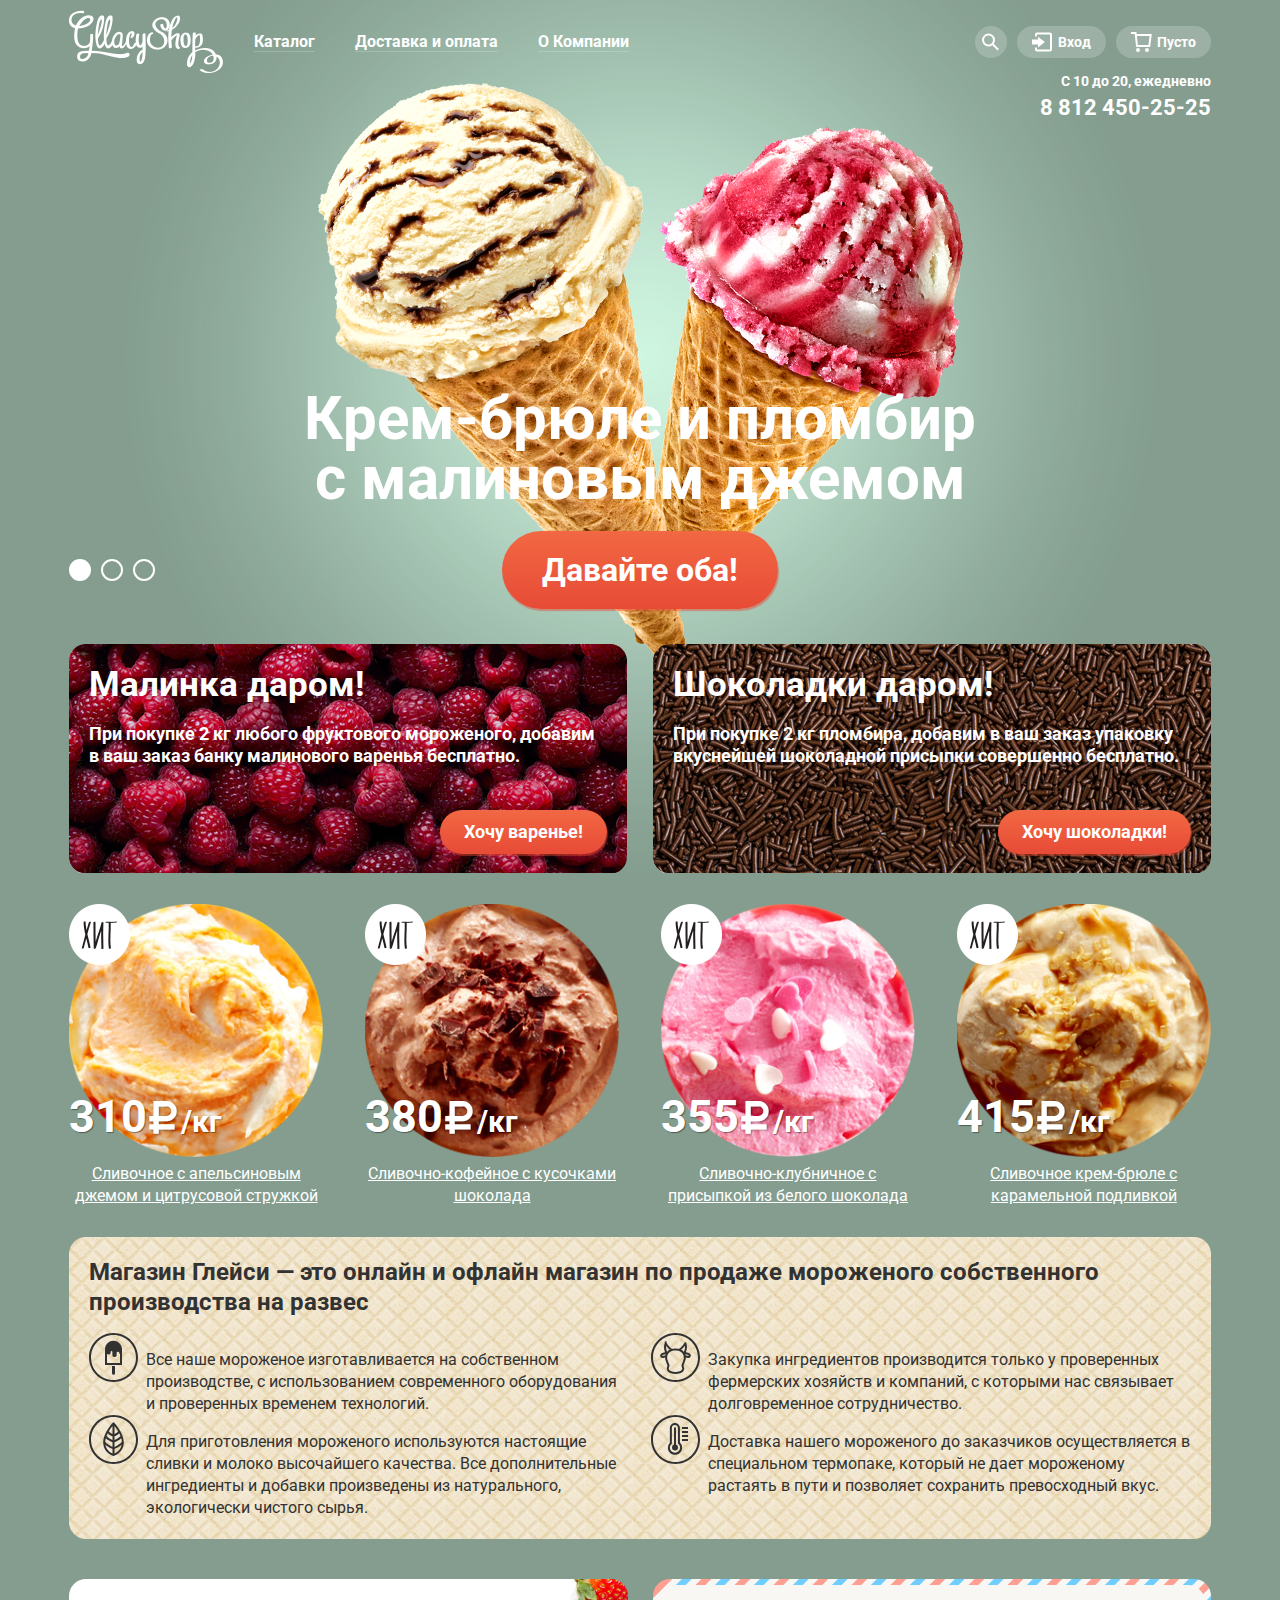
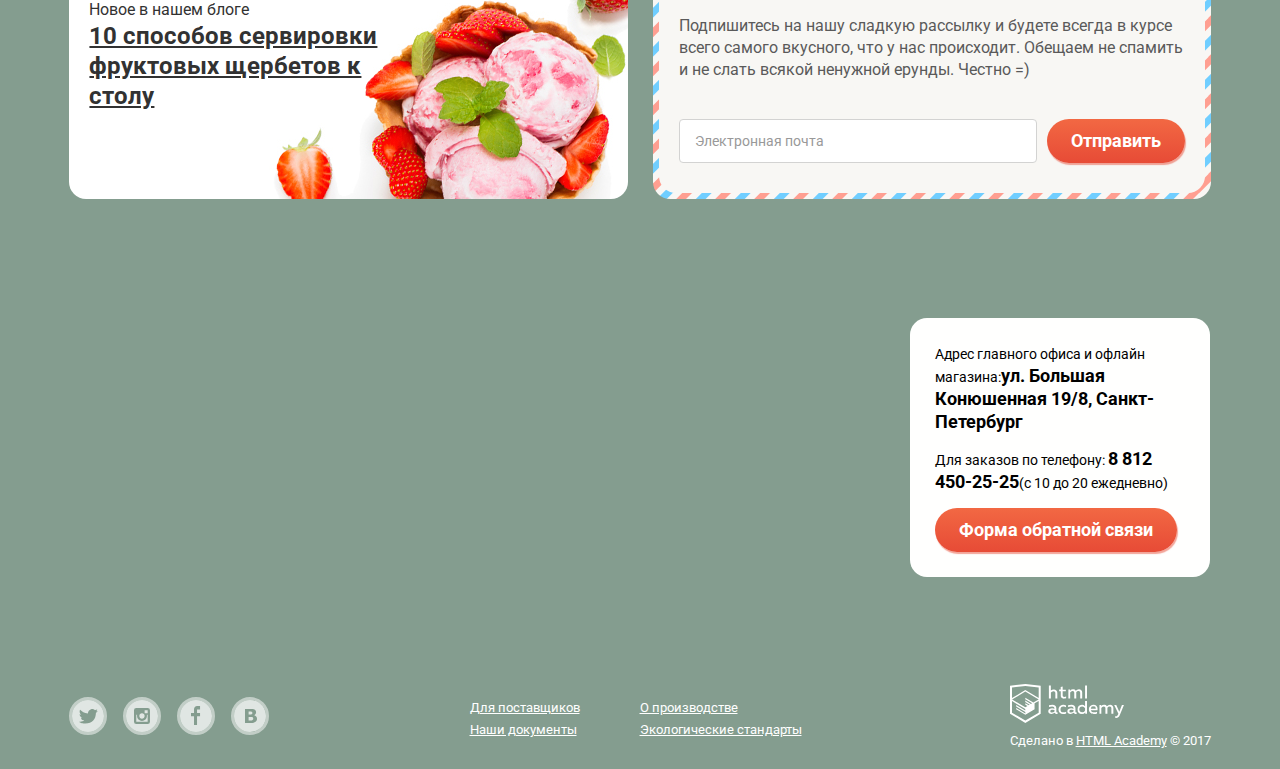
==== index.html @ c930a430 "Закочнила оформление главной страницы, начала оформление страницы каталога" ====
<!DOCTYPE html>
<html>
  <head>
    <meta charset="utf-8">
    <title>Gllacy Shop</title>
    <link href="https://fonts.googleapis.com/css?family=Roboto:300,400,500,700&amp;subset=cyrillic" rel="stylesheet">
    <link rel="stylesheet" href="css/base.css">
  </head>
  <body class="slide-1">
    <div class="centering">
      <header class="main-header">
        <img src="img/logo.png" alt="Логотип Gllacy Shop" width="154" height="64">
        <nav>
          <ul class="main-menu">
            <li>
              <a href="#">Каталог</a>
              <ul class="catalog">
                <li><a href="#">Новинки</a></li>
                <li><hr></li>
                <li><a href="#">Сливочное</a></li>
                <li><a href="#">Щербеты</a></li>
                <li><a href="#">Фруктовый лед</a></li>
                <li><a href="#">Мелорин</a></li>
              </ul>
            </li>
            <li>
              <a href="#">Доставка и оплата</a>
            </li>
            <li>
              <a href="#">О Компании</a>
            </li>
          </ul>
          <ul class="user-menu">
            <li class="search-icon">
              <a href="#"><p class="visually-hidden">Поиск</p>
                <svg xmlns="http://www.w3.org/2000/svg" xmlns:xlink="http://www.w3.org/1999/xlink" width="17" height="20" viewBox="0 0 17 17"><path fill="#fff" d="M16.958 15.527L11.75 10.32A6.455 6.455 0 0 0 13 6.5 6.5 6.5 0 1 0 6.5 13a6.465 6.465 0 0 0 3.839-1.263l5.205 5.204 1.414-1.414zM6.5 11C4.019 11 2 8.981 2 6.5S4.019 2 6.5 2 11 4.019 11 6.5 8.981 11 6.5 11z"/></svg>
              </a>
              <form class="main-form search-form" action="index.html" method="post">
                <input type="search" name="search" placeholder="Что ищем?" class="main-input">
              </form>
            </li>
            <li>
              <a href="#">
                <svg xmlns="http://www.w3.org/2000/svg" xmlns:xlink="http://www.w3.org/1999/xlink" width="21" height="20" viewBox="0 0 21 19"><g fill="#fff"><path d="M6 14.875L12.917 9.5 6 4.125v2.917H-.042v4.917H6z"/><path d="M18 0H5C3.9 0 3 .9 3 2v2h2V2h13v15H5v-2H3v2c0 1.1.9 2 2 2h13c1.1 0 2-.9 2-2V2c0-1.1-.9-2-2-2z"/></g></svg>
                Вход
              </a>
              <div class="main-form authorization">
                <form class="authorization-form" action="index.html" method="post">
                  <input type="email" name="email" placeholder="Электронная почта" class="main-input">
                  <input type="password" name="password" placeholder="Пароль" class="main-input">
                  <div class="authorization-form-button-container">
                    <input type="submit" name="submit" value="Войти" class="button button-medium">
                    <div class="authorization-form-links-container">
                      <a href="#">Забыли пароль?</a>
                      <a href="#">Новая регистрация</a>
                    </div>
                  </div>
                </form>
              </div>
            </li>
            <li>
              <a href="#"><p class="visually-hidden">Корзина</p>
                <svg xmlns="http://www.w3.org/2000/svg" width="21" height="20" viewBox="0 0 21 20"><g fill="#FFF"><path d="M5.657 2.031L5.422 0H0v2h3.64l1.5 13h13.988l1.699-12.969H5.657zM17.372 13H6.922L5.888 4.031h12.66L17.372 13z"/><circle cx="6.984" cy="18" r="2"/><circle cx="15.984" cy="18" r="2"/></g></svg>
                Пусто
              </a>
            </li>
          </ul>
        </nav>
        <div class="main-block">
          <p>С 10 до 20, ежедневно</p>
          <p>8 812 450-25-25</p>
        </div>
      </header>
    </div>
    <main>
      <div class="centering">
        <div class="main-slider">
          <div class="slide-1">
            <p class="slider-text">Крем-брюле и пломбир с малиновым джемом</p>
            <div class="text-center">
              <a href="#" class="button button-big">Давайте оба!</a>
            </div>
          </div>
          <div class="slide-2" style="display: none">
            <p class="slider-text">Шоколадный пломбир и лимонный сорбет</p>
            <div class="text-center">
              <a href="#" class="button button-big">Давайте оба!</a>
            </div>
          </div>
          <div class="slide-3" style="display: none">
            <p class="slider-text">Пломбир с помадкой и клубничный щербет</p>
            <div class="text-center">
              <a href="#" class="button button-big">Давайте оба!</a>
            </div>
          </div>
          <div class="slide-buttons">
            <button type="button" name="button" class="button-slide active"></button>
            <button type="button" name="button" class="button-slide"></button>
            <button type="button" name="button" class="button-slide"></button>
          </div>
        </div>
        <div class="shares">
          <div class="shares-item shares-one">
            <h2>Малинка даром!</h2>
            <p>При покупке 2 кг любого фруктового мороженого, добавим в ваш заказ банку малинового варенья бесплатно.</p>
            <button type="button" name="button-want-raspberries" class="button button-medium">Хочу варенье!</button>
          </div>
          <div class="shares-item shares-two">
            <h2>Шоколадки даром!</h2>
            <p>При покупке 2 кг пломбира, добавим в ваш заказ упаковку вкуснейшей шоколадной присыпки совершенно бесплатно.</p>
            <button type="button" name="button-want-chocolate" class="button button-medium">Хочу шоколадки!</button>
          </div>
        </div>
        <section class="products-list">
          <ul>
            <li>
              <img class="hit" src="img/hit-label.png">
              <img src="img/icecream-1.png" alt="Мороженое сливочное с апельсиновым джемом и цитрусовой стружкой">
              <span>310</span>
              <a href="#">Сливочное с апельсиновым джемом и цитрусовой стружкой</a>
            </li>
            <li>
              <img class="hit" src="img/hit-label.png">
              <img src="img/icecream-2.png" alt="Мороженое сливочно-кофейное с кусочками шоколада">
              <span>380</span>
              <a href="#">Сливочно-кофейное с кусочками шоколада</a>
            </li>
            <li>
              <img class="hit" src="img/hit-label.png">
              <img src="img/icecream-3.png" alt="Мороженое сливочно-клубничное с присыпкой из белого шоколада">
              <span>355</span>
              <a href="#">Сливочно-клубничное с присыпкой из белого шоколада</a>
            </li>
            <li>
              <img class="hit" src="img/hit-label.png">
              <img src="img/icecream-4.png" alt="Мороженое сливочное крем-брюле с карамельной подливкой">
              <span>415</span>
              <a href="#">Сливочное крем-брюле с карамельной подливкой</a>
            </li>
          </ul>
        </section>
        <section class="main-info">
          <h3>Магазин Глейси — это онлайн и офлайн магазин по продаже мороженого собственного производства на развес</h3>
          <ul>
            <li>
              <svg xmlns="http://www.w3.org/2000/svg" width="49" height="49" viewBox="0 0 49 49"><g fill="#323232"><path d="M24.5 0C10.969 0 0 10.969 0 24.5S10.969 49 24.5 49 49 38.031 49 24.5 38.031 0 24.5 0zm0 47C12.093 47 2 36.906 2 24.5 2 12.093 12.093 2 24.5 2 36.906 2 47 12.093 47 24.5 47 36.906 36.906 47 24.5 47z"/><path d="M24.5 7.625c-4.355 0-7.94 3.278-8.436 7.5H16v16.917h17V15.125h-.063c-.497-4.222-4.082-7.5-8.437-7.5zM31 30.042H18v-9.257c.275.337.705.631 1.542.631 1.292 0 2.125-.713 2.125-1.625v-.875a.854.854 0 1 1 1.708 0c0 .009-.005.017-.005.025 0 .007.005.01.005.017v3.292s-.031 1.833 2.125 1.833c2.109 0 2.125-1.75 2.125-1.75v-2.25h.001l-.001-.005a1.344 1.344 0 0 1 2.688 0c0 .031.021.088.021.088s.034.609.667.894v8.982zM23 40.125a1.5 1.5 0 1 0 3 0V33h-3v7.125z"/></g></svg>
              <p>Все наше мороженое изготавливается на собственном производстве, с использованием современного оборудования и проверенных временем технологий.</p>
            </li>
            <li>
              <svg xmlns="http://www.w3.org/2000/svg" width="49" height="49" viewBox="0 0 49 49"><g fill="#323232"><path d="M24.5 0C10.969 0 0 10.969 0 24.5S10.969 49 24.5 49 49 38.031 49 24.5 38.031 0 24.5 0zm0 47C12.093 47 2 36.906 2 24.5 2 12.093 12.093 2 24.5 2 36.906 2 47 12.093 47 24.5 47 36.906 36.906 47 24.5 47z"/><path d="M34.811 19.342c.86-1.711 1.88-4.987.433-9.482a1 1 0 0 0-1.825-.182c-1.271 2.268-4.038 5.927-6.047 6.094-.03.002-.054.019-.083.024A16.242 16.242 0 0 0 24.5 15.5c-.103 0-1.311.009-2.801.292-.025-.004-.045-.019-.071-.021-2.004-.167-4.773-3.827-6.048-6.095a1 1 0 1 0-1.824.183c-1.448 4.494-.427 7.771.433 9.482-1.744.22-3.954.777-4.757 2.188-.388.682-.38 1.464.024 2.201.514.939 1.399 1.245 2.334 1.245.816 0 1.668-.233 2.349-.482-.004.54.026 1.08.129 1.612.288 1.496 1.131 3.636 1.748 5.197.188.479.396 1.004.509 1.324-.235.614-.672 1.812-.766 2.484-.112.801.114 2.147 1.121 3.306 1.443 1.659 4.006 2.5 7.619 2.5 3.612 0 6.176-.841 7.619-2.5 1.007-1.158 1.233-2.505 1.121-3.306-.094-.673-.53-1.87-.767-2.484.114-.319.32-.843.509-1.32.617-1.563 1.462-3.704 1.75-5.201a8.483 8.483 0 0 0 .135-1.61c.679.248 1.528.48 2.342.48.936 0 1.82-.306 2.334-1.245.404-.737.412-1.519.024-2.201-.801-1.41-3.011-1.967-4.755-2.187zm-.953-6.634c.428 3.06-.477 5.157-1.031 6.112a9.905 9.905 0 0 0-.798-.872c-.544-.526-1.199-.934-1.891-1.258 1.483-1.051 2.801-2.673 3.72-3.982zm-18.716.002c.916 1.304 2.229 2.919 3.706 3.97-.701.329-1.359.744-1.892 1.283-.276.279-.533.57-.771.872-.549-.943-1.468-3.054-1.043-6.125zM11.21 22.77c-.089-.163-.063-.21-.04-.25.223-.391 1.387-1.006 3.609-1.233-.116.29-.217.582-.302.878-1.265.673-2.998 1.091-3.267.605zm21.558 2.959c-.252 1.313-1.058 3.354-1.646 4.844-.398 1.01-.609 1.552-.683 1.877l-.066.302.114.287c.283.71.711 1.908.772 2.351.001.009.096.858-.649 1.716-.72.826-2.363 1.812-6.11 1.812-3.747 0-5.391-.986-6.11-1.812-.746-.857-.651-1.707-.65-1.716.062-.441.489-1.641.772-2.352l.114-.286-.066-.302c-.072-.326-.284-.869-.683-1.881-.587-1.489-1.392-3.528-1.645-4.841-.422-2.198.379-4.575 2.145-6.358 1.513-1.528 4.933-1.868 6.123-1.871 1.166 0 4.539.339 6.139 1.886 2.081 2.014 2.465 4.597 2.129 6.344zm5.021-2.959c-.263.479-1.974.07-3.238-.592a9.437 9.437 0 0 0-.297-.888c2.198.23 3.354.84 3.575 1.229.024.041.05.087-.04.251z"/></g></svg>
              <p>Закупка ингредиентов  производится только у проверенных фермерских хозяйств и компаний, с которыми нас связывает долговременное сотрудничество.</p>
            </li>
            <li>
              <svg xmlns="http://www.w3.org/2000/svg" width="49" height="49" viewBox="0 0 49 49"><g fill="#323232"><path d="M24.5 0C10.969 0 0 10.969 0 24.5S10.969 49 24.5 49 49 38.031 49 24.5 38.031 0 24.5 0zm0 47C12.093 47 2 36.906 2 24.5 2 12.093 12.093 2 24.5 2 36.906 2 47 12.093 47 24.5 47 36.906 36.906 47 24.5 47z"/><path d="M34.807 26.756c-.45-9.493-9.197-18.693-9.586-19.097-.015-.015-.033-.023-.048-.037a.942.942 0 0 0-.118-.09.945.945 0 0 0-.13-.077c-.018-.009-.032-.022-.051-.03-.027-.011-.056-.011-.083-.02a.898.898 0 0 0-.297-.044c-.045 0-.089.002-.134.008a.957.957 0 0 0-.158.038c-.025.008-.052.008-.076.018-.018.007-.031.021-.049.029a.896.896 0 0 0-.133.079.95.95 0 0 0-.118.091c-.015.013-.033.021-.046.036-.389.404-9.14 9.608-9.587 19.105-.008.067-.017.133-.011.202-.013.363-.017.727-.003 1.091.369 10.256 9.978 12.82 10.075 12.845a.995.995 0 0 0 .494 0c.097-.024 9.706-2.589 10.074-12.845.013-.363.009-.727-.003-1.089.006-.073-.004-.142-.012-.213zM16.783 23.25c2.219 2.058 5.368 3.521 6.717 4.091v4.552c-2.448-1.196-6.219-3.341-7.302-5.228a17.06 17.06 0 0 1 .585-3.415zm2.024-5.096c1.513 1.688 3.602 2.646 4.693 3.059v3.94c-1.654-.76-4.424-2.216-6.016-4.043a29.164 29.164 0 0 1 1.323-2.956zm12.711 2.954c-1.59 1.824-4.362 3.283-6.018 4.044v-3.939c1.092-.413 3.183-1.372 4.695-3.062.489.949.935 1.94 1.323 2.957zM25.5 19.047v-8.008a45.239 45.239 0 0 1 3.651 5.229c-.953 1.374-2.536 2.276-3.651 2.779zm0 12.846v-4.552c1.35-.569 4.499-2.034 6.719-4.092.305 1.128.515 2.273.584 3.417-1.083 1.883-4.855 4.029-7.303 5.227zm-2-12.843c-1.113-.5-2.694-1.399-3.649-2.779a45.379 45.379 0 0 1 3.649-5.229v8.008zm-7.117 10.775c2.328 1.983 5.69 3.629 7.117 4.281v4.403c-2.092-.904-6.162-3.331-7.117-8.684zm9.117 8.696v-4.415c1.428-.653 4.792-2.3 7.121-4.284-.95 5.411-5.02 7.813-7.121 8.699z"/></g></svg>
              <p>Для приготовления мороженого используются настоящие сливки и молоко высочайшего качества. Все дополнительные ингредиенты и добавки произведены из натурального, экологически чистого сырья.</p>
            </li>
            <li>
              <svg xmlns="http://www.w3.org/2000/svg" width="49" height="49" viewBox="0 0 49 49"><g fill="#323232"><path d="M24.5 0C10.969 0 0 10.969 0 24.5S10.969 49 24.5 49 49 38.031 49 24.5 38.031 0 24.5 0zm0 47C12.093 47 2 36.906 2 24.5 2 12.093 12.093 2 24.5 2 36.906 2 47 12.093 47 24.5 47 36.906 36.906 47 24.5 47z"/><path d="M28.938 13.125c0-2.774-2.257-5.031-5.031-5.031s-5.031 2.257-5.031 5.031v14.64a7.042 7.042 0 0 0-2 4.923c0 3.929 3.196 7.125 7.125 7.125s7.125-3.196 7.125-7.125a7.127 7.127 0 0 0-2.188-5.126V13.125zm.187 19.563a5.126 5.126 0 0 1-10.25 0c0-1.647.792-3.098 2-4.035V13.125a3.031 3.031 0 1 1 6.062 0v15.372a5.114 5.114 0 0 1 2.188 4.191z"/><path d="M25 29.559V13.188a1 1 0 1 0-2 0v16.371a2.99 2.99 0 0 0-2 2.816 3 3 0 1 0 6 0 2.99 2.99 0 0 0-2-2.816zM31 12h6v2h-6zM31 16h6v2h-6zM31 20h6v2h-6zM31 24h6v2h-6z"/></g></svg>
              <p>Доставка нашего мороженого до заказчиков осуществляется в специальном термопаке, который не дает мороженому растаять в пути и позволяет сохранить превосходный вкус.</p>
            </li>
          </ul>
        </section>
        <div class="main-other">
          <div class="main-blog">
            <span>Новое в нашем блоге</span>
            <h3><a href="#">10 способов сервировки фруктовых щербетов к столу</a></h3>
          </div>
          <div class="main-spam">
            <div class="main-spam-inner">
              <p>Подпишитесь на нашу сладкую рассылку и будете всегда в курсе всего самого вкусного, что у нас происходит. Обещаем не спамить и не слать всякой ненужной ерунды. Честно =) </p>
              <form action="index.html" method="post">
                <input type="text" name="email-spam" placeholder="Электронная почта" class="main-input">
                <input type="submit" name="button-spam" value="Отправить" class="button button-medium">
              </form>
            </div>
          </div>
        </div>
      </div>
      <div class="main-map">
        <!-- <img src="img/main-map.jpg" alt="Адрес магазина Gllacy Shop на карте"> -->
        <iframe src="https://www.google.com/maps/embed?pb=!1m16!1m12!1m3!1d1998.6078734770615!2d30.320442216394238!3d59.93864868187614!2m3!1f0!2f0!3f0!3m2!1i1024!2i768!4f13.1!2m1!1z0YPQuy4g0JHQvtC70YzRiNCw0Y8g0JrQvtC90Y7RiNC10L3QvdCw0Y8gMTkvOCwg0KHQsNC90LrRgi3Qn9C10YLQtdGA0LHRg9GA0LM!5e0!3m2!1sru!2sru!4v1506967658406" width="100%" height="430" frameborder="0" style="border:0" allowfullscreen>
        </iframe>
        <div class="centering">
          <div class="address">
            <p>Адрес главного офиса и офлайн магазина:<b>ул. Большая Конюшенная 19/8, Санкт-Петербург</b></p>
            <p>Для заказов по телефону: <b>8 812 450-25-25</b>(с 10 до 20 ежедневно)</p>
            <button type="button" name="button-form" class="button button-medium">Форма обратной связи</button>
          </div>
        </div>
      </div>
    </main>
    <div class="centering">
      <footer class="main-footer">
        <ul class="social-icons">
          <li>
            <a href="twitter.com">
              <svg xmlns="http://www.w3.org/2000/svg" width="32" height="32" viewBox="0 0 32 32">
                <g fill="#FFF">
                  <path d="M16 0C7.164 0 0 7.164 0 16c0 8.837 7.164 16 16 16 8.837 0 16-7.163 16-16 0-8.836-7.163-16-16-16zm7.944 12.809c-.251 6.516-3.463 10.832-10.992 10.702h-.486c-.447 0-4.543-.443-5.344-1.823 2.479.19 4.247-.406 5.12-1.136-1.048-.289-2.923-.461-3.251-2.848.384.104.618.221 1.299.113-1.307-.824-2.758-1.519-2.679-3.643.311.317 1.164.518 1.46.457-.768-.233-2.149-3.244-.974-4.781 1.984 1.79 4.075 3.482 7.804 3.643.227-2.214 1.24-3.699 3.168-4.325 1.84-.479 3.255.26 3.901 1.138.737-.224 1.453-.466 2.193-.685-.004.833-.569 1.463-.935 1.709.747.165 1.423-.475 1.423-.475-.184.963-1.094 1.725-1.707 1.954z"/>
                </g>
              </svg>
            </a>
          </li>
          <li>
            <a href="instagram.com">
              <svg xmlns="http://www.w3.org/2000/svg" width="32" height="32" viewBox="0 0 32 32">
                <g fill="#FFF">
                  <path d="M20.916 16a4.938 4.938 0 1 1-9.877 0c0-.394.051-.773.138-1.14h-.897v6.838h11.396V14.86h-.897c.086.367.137.746.137 1.14z"/><path d="M15.978 18.659c1.466 0 2.659-1.193 2.659-2.659s-1.193-2.659-2.659-2.659c-1.466 0-2.659 1.193-2.659 2.659s1.192 2.659 2.659 2.659zM18.637 10.302h3.039v3.039h-3.039z"/><path d="M16 0C7.164 0 0 7.164 0 16c0 8.837 7.164 16 16 16 8.837 0 16-7.163 16-16 0-8.836-7.163-16-16-16zm7.955 21.698a2.285 2.285 0 0 1-2.279 2.279H10.279A2.285 2.285 0 0 1 8 21.698V10.302a2.286 2.286 0 0 1 2.279-2.279h11.396a2.286 2.286 0 0 1 2.279 2.279v11.396z"/>
                </g>
              </svg>
            </a>
          </li>
          <li>
            <a href="facebook.com">
              <svg xmlns="http://www.w3.org/2000/svg" width="32" height="32" viewBox="0 0 32 32">
                <g fill="#FFF">
                  <path d="M16 0C7.164 0 0 7.163 0 16s7.164 16 16 16c8.837 0 16-7.164 16-16S24.837 0 16 0zm4.062 9.455h-3.021v3.444h3.021v3.445h-3.021v8.61H14.02v-8.61H11v-3.445h3.021V9.455c0-1.902 1.353-3.445 3.021-3.445h3.021v3.445z"/>
                </g>
              </svg>
            </a>
          </li>
          <li>
            <a href="vk.com">
              <svg xmlns="http://www.w3.org/2000/svg" width="32" height="32" viewBox="0 0 32 32">
                <g fill="#FFF">
                  <path d="M16.637 14.495c.402-.019.719-.082.951-.188.326-.145.54-.33.641-.559.101-.229.15-.496.15-.797 0-.232-.058-.465-.174-.697-.116-.232-.322-.405-.617-.517-.264-.1-.592-.155-.984-.165a76.242 76.242 0 0 0-1.652-.014h-.339v2.965h.565c.571 0 1.057-.009 1.459-.028zM18.118 17.084c-.282-.081-.672-.125-1.166-.132a127.97 127.97 0 0 0-1.55-.009h-.79v3.493h.264c1.014 0 1.74-.003 2.18-.009a3.2 3.2 0 0 0 1.212-.245c.377-.157.633-.364.774-.625s.214-.562.214-.9c0-.446-.088-.788-.261-1.03-.17-.241-.464-.423-.877-.543z"/><path d="M16 0C7.164 0 0 7.164 0 16c0 8.837 7.164 16 16 16 8.837 0 16-7.163 16-16 0-8.836-7.163-16-16-16zm6.602 20.531a3.73 3.73 0 0 1-1.124 1.327c-.552.415-1.161.71-1.823.886s-1.501.264-2.519.264h-6.121V8.987h5.443c1.13 0 1.957.038 2.48.113a5.126 5.126 0 0 1 1.561.5c.533.27.929.632 1.189 1.087.26.455.392.975.392 1.558 0 .678-.179 1.278-.536 1.795-.358.518-.863.92-1.517 1.208v.075c.917.182 1.642.559 2.179 1.13.537.571.807 1.325.807 2.261 0 .678-.138 1.283-.411 1.817z"/>
                </g>
              </svg>
            </a>
          </li>
        </ul>
        <ul class="documents">
          <li><a href="#">Для поставщиков</a></li>
          <li><a href="#">О производстве</a></li>
          <li><a href="#">Наши документы</a></li>
          <li><a href="#">Экологические стандарты</a></li>
        </ul>
        <div class="html-academy">
          <a href="https://htmlacademy.ru/intensive/htmlcss">
            <svg id="Layer_1" data-name="Layer 1" xmlns="http://www.w3.org/2000/svg" width="114" height="39" viewBox="0 0 108.08 36.85"><path d="M44.61,26.88a2,2,0,0,0,.55-0.1v1.33a3.25,3.25,0,0,1-1.18.21,1.67,1.67,0,0,1-1.67-1,4.84,4.84,0,0,1-3.14,1.08c-1.51,0-2.91-.83-2.91-2.55,0-2.13,2-2.79,3.71-2.79a11.08,11.08,0,0,1,2.17.25v-0.3c0-1-.76-1.77-2.19-1.77a7.42,7.42,0,0,0-3,.64v-1.7a10.21,10.21,0,0,1,3.19-.55c2.36,0,3.81,1.12,3.81,3.65v3a0.54,0.54,0,0,0,.49.59h0.17Zm-6.44-1.13A1.35,1.35,0,0,0,39.63,27h0.11a3.39,3.39,0,0,0,2.41-1V24.58a9.72,9.72,0,0,0-1.81-.21c-1,0-2.16.33-2.16,1.38h0Zm12.36-6.11a5,5,0,0,1,2.57.64V22a4.08,4.08,0,0,0-2.3-.7,2.75,2.75,0,1,0,0,5.49,5,5,0,0,0,2.43-.64v1.71a6.27,6.27,0,0,1-2.76.57A4.21,4.21,0,0,1,46,24.51q0-.21,0-0.41a4.32,4.32,0,0,1,4.18-4.46h0.38Zm12.17,7.24a2,2,0,0,0,.55-0.1v1.33a3.25,3.25,0,0,1-1.18.21,1.67,1.67,0,0,1-1.67-1,4.84,4.84,0,0,1-3.14,1.08c-1.51,0-2.91-.83-2.91-2.55,0-2.13,2-2.79,3.71-2.79a11.08,11.08,0,0,1,2.17.25v-0.3c0-1-.76-1.77-2.19-1.77a7.42,7.42,0,0,0-3,.64v-1.7a10.21,10.21,0,0,1,3.19-.55c2.36,0,3.81,1.12,3.81,3.65v3a0.54,0.54,0,0,0,.49.59h0.17Zm-6.44-1.13A1.35,1.35,0,0,0,57.73,27h0.11a3.39,3.39,0,0,0,2.41-1V24.58a9.72,9.72,0,0,0-1.81-.21c-1.06,0-2.16.33-2.16,1.38h0ZM73,16V28.2H71.35V26.88a3.88,3.88,0,0,1-3.19,1.54,4.4,4.4,0,0,1,0-8.78,3.81,3.81,0,0,1,3,1.3V16H73Zm-4.53,5.22a2.76,2.76,0,1,0,0,5.52A2.86,2.86,0,0,0,71.15,25V23A2.91,2.91,0,0,0,68.49,21.27ZM79,19.64c3.31,0,4.46,2.68,3.92,5.09H76.7c0.21,1.5,1.67,2.11,3.19,2.11a6.11,6.11,0,0,0,2.64-.59v1.6a7.14,7.14,0,0,1-3,.57C77,28.42,74.78,27,74.78,24a4.18,4.18,0,0,1,4-4.39H79Zm0.09,1.54a2.28,2.28,0,0,0-2.44,2.1v0.06H81.3A2,2,0,0,0,79.13,21.18Zm5.73,7V19.87h1.65v1a3.81,3.81,0,0,1,2.78-1.27A2.86,2.86,0,0,1,91.89,21a4.12,4.12,0,0,1,2.91-1.33A3.06,3.06,0,0,1,98,23V28.2h-1.9V23.05a1.59,1.59,0,0,0-1.42-1.75H94.42a2.8,2.8,0,0,0-2.07,1.12V28.2h-1.9V23.05A1.59,1.59,0,0,0,89,21.31H88.8a3,3,0,0,0-2.21,1.29v5.63H84.86Zm21.31-8.33h1.9l-3.91,9.46c-0.9,2.17-2.09,2.86-3.35,2.86a4.76,4.76,0,0,1-1.1-.14V30.46a2.86,2.86,0,0,0,.85.12c0.9,0,1.58-.64,2.07-1.9l0.17-.42-4-8.4h2l2.86,6.29ZM38.73,1.46V6.22a3.81,3.81,0,0,1,2.7-1.14,3.25,3.25,0,0,1,3.44,3.4v5.15H43V8.72a1.81,1.81,0,0,0-1.61-2h-0.3a2.93,2.93,0,0,0-2.32,1.39v5.52h-1.9V1.46h1.9ZM49.94,2.31v3h3V6.91h-3v3.81c0,1.1.5,1.46,1.58,1.46a4.49,4.49,0,0,0,1.69-.33v1.6A6.8,6.8,0,0,1,51,13.8a2.55,2.55,0,0,1-2.86-2.74V6.89H46.58V5.26h1.5V2.74Zm5.4,11.31V5.28H57v1A3.81,3.81,0,0,1,59.77,5a2.86,2.86,0,0,1,2.6,1.33A4.12,4.12,0,0,1,65.28,5,3.06,3.06,0,0,1,68.44,8.4v5.21h-1.9V8.46a1.59,1.59,0,0,0-1.42-1.75H64.89a2.8,2.8,0,0,0-2.07,1.12v5.78h-1.9V8.46A1.59,1.59,0,0,0,59.5,6.71H59.27A3,3,0,0,0,57.06,8v5.63H55.34ZM71.17,1.45H73V13.6H71.17V1.45ZM14.71,0H14.55L0,1.54V28.21l14.55,8.66,14.55-8.66V1.54Zm12.5,27.1L14.55,34.64,1.9,27.12V16.18l12.59,7.5V25L5.86,19.9v1.31l8.68,5.21v1.39L5.87,22.65V24l8.68,5.21,8.75-5.24V18.31L27.2,16V27.12Zm0-12.53-3.48,2-1.6,1L14.51,13v1.31L21,18.23H21l-0.14.09-1,.54-5.37-3.2V17l4.24,2.52-1,.67-3.2-1.9v1.31l2.1,1.24L14.5,22.1,2,14.65,14.51,7.11Zm0-1.32L14.49,5.76,1.91,13.25v-10L14.56,1.92,27.21,3.25v10h0Z" transform="translate(0 -0.02)" fill="#fff"/></svg>
          </a>
          <span>Сделано в <a href="https://htmlacademy.ru/">HTML Academy</a> © 2017</span>
        </div>
      </div>
    </footer>
    <form class="main-modal main-form" action="index.html" method="post">
      <p>Мы обязательно вам ответим!</p>
      <input type="text" name="name" placeholder="Как вас зовут?" class="main-input">
      <input type="text" name="email" placeholder="Ваша почта для ответа?" class="main-input">
      <textarea placeholder="Напишите что-нибудь..." class="main-input"></textarea>
      <div class="text-right">
        <input type="submit" name="submit" value="Отправить" class="button button-medium">
      </div>
    </form>
  </body>
</html>
---- css/base.css ----
@charset "UTF-8";
.button {
  color: #ffffff;
  background: #f26843;
  background: -moz-linear-gradient(top, #f26843 0%, #e74b36 100%);
  background: -webkit-linear-gradient(top, #f26843 0%, #e74b36 100%);
  background: linear-gradient(to bottom, #f26843 0%, #e74b36 100%);
  font-family: "Roboto", sans-serif;
  border: none;
  text-decoration: none;
  box-shadow: 1px 2px 1px 0 rgba(231, 75, 54, 0.5);
  font-weight: bold;
  cursor: pointer; }
  .button:hover {
    background: #f58669;
    background: -moz-linear-gradient(top, #f58669 0%, #ec6f5e 100%);
    background: -webkit-linear-gradient(top, #f58669 0%, #ec6f5e 100%);
    background: linear-gradient(to bottom, #f58669 0%, #ec6f5e 100%);
    box-shadow: 1px 2px 1px 0 rgba(172, 16, 0, 0.8); }
  .button:active {
    background: #f26843;
    background: -moz-linear-gradient(top, #e74b36 0%, #f26843 100%);
    background: -webkit-linear-gradient(top, #e74b36 0%, #f26843 100%);
    background: linear-gradient(to bottom, #e74b36 0%, #f26843 100%);
    box-shadow: inset 1px 2px 1px 0 rgba(172, 16, 0, 0.8); }
  .button.button-medium {
    font-size: 18px;
    line-height: 18px;
    padding: 13px 24px;
    border-radius: 22px; }
  .button.button-big {
    font-size: 32px;
    line-height: 32px;
    padding: 20px 40px;
    border-radius: 40px; }

nav {
  display: flex;
  flex-grow: 1;
  justify-content: space-between; }
  nav ul > li {
    margin-right: 10px;
    font-weight: bold;
    position: relative; }
    nav ul > li:active, nav ul > li:hover {
      background-color: #f7f6f3;
      color: #000000;
      font-weight: bold;
      border-radius: 17px;
      padding: 5px 15px; }
      nav ul > li:active svg path,
      nav ul > li:active svg g, nav ul > li:hover svg path,
      nav ul > li:hover svg g {
        fill: #000000; }
    nav ul > li:active {
      box-shadow: inset 0 2px 2px 0 rgba(0, 0, 0, 0.4); }
    nav ul > li:last-child {
      margin-right: 0; }
    nav ul > li:not(.search-icon) {
      border-radius: 17px;
      padding: 5px 15px; }

.main-header {
  display: flex;
  padding: 10px 0;
  position: relative; }
  .main-header ul:not(.catalog) {
    padding: 0;
    margin: 16px;
    margin-right: 0;
    display: flex;
    justify-content: space-between; }
  .main-header .main-block {
    position: absolute;
    right: 0;
    top: 70px; }
    .main-header .main-block p {
      font-weight: bold;
      text-align: right;
      margin: 0;
      padding-bottom: 5px; }
    .main-header .main-block p:first-child {
      font-size: 14px; }
    .main-header .main-block p:last-child {
      font-size: 22px; }
  .main-header .user-menu > li > a {
    text-decoration: none;
    font-size: 14px;
    font-family: "Roboto", sans-serif;
    display: flex;
    align-items: center; }
    .main-header .user-menu > li > a svg {
      margin-right: 5px; }
  .main-header .user-menu li {
    position: relative;
    background-color: rgba(255, 255, 255, 0.2); }
    .main-header .user-menu li:hover {
      background-color: #f7f6f3; }
  .main-header .user-menu .search-icon {
    border-radius: 50%;
    width: 32px;
    height: 32px;
    display: flex;
    justify-content: center; }
    .main-header .user-menu .search-icon:hover {
      padding: 0;
      background-color: #f7f6f3; }
    .main-header .user-menu .search-icon a {
      margin: 0; }
      .main-header .user-menu .search-icon a svg {
        margin-right: 0; }
  .main-header .main-menu a {
    text-decoration: none;
    border-bottom: 1px solid rgba(255, 255, 255, 0.2); }
  .main-header .main-menu .catalog {
    padding: 0;
    background-color: #f8f7f4;
    color: #000000;
    position: absolute;
    border-radius: 4px;
    left: 0;
    top: 37px;
    z-index: 2; }
    .main-header .main-menu .catalog hr {
      margin: 0 -10px;
      height: 1px;
      border: 0;
      background-color: #d1d0ce; }
    .main-header .main-menu .catalog a {
      border-bottom: 0; }
    .main-header .main-menu .catalog li {
      margin: 0;
      padding: 5px 20px;
      font-size: 14px;
      font-weight: normal;
      border-bottom: none;
      white-space: nowrap; }
      .main-header .main-menu .catalog li:hover {
        background-color: #fbded7;
        border-radius: 0; }
      .main-header .main-menu .catalog li:active {
        background-color: #f6b5a5;
        box-shadow: none;
        border-radius: 0; }
      .main-header .main-menu .catalog li:first-child {
        font-weight: bold; }

.shares {
  display: flex; }

.main-info {
  background-image: url("../img/waffle.png");
  color: #323232;
  border-radius: 17px;
  padding: 20px;
  box-sizing: border-box;
  margin-bottom: 40px; }
  .main-info ul {
    display: flex;
    flex-wrap: wrap;
    padding: 0;
    margin-bottom: 0;
    justify-content: space-between; }
    .main-info ul li {
      display: flex;
      width: 49%; }
      .main-info ul li p {
        margin-bottom: 0; }
      .main-info ul li svg {
        flex-shrink: 0;
        margin-right: 8px; }

.main-other {
  display: flex;
  justify-content: space-between; }
  .main-other > div {
    width: 50%; }

.main-map {
  position: relative;
  margin-bottom: 15px; }
  .main-map iframe {
    display: block; }

.address {
  background-color: #fffffe;
  color: #000000;
  position: absolute;
  right: 30px;
  bottom: 92px;
  width: 300px;
  padding: 25px;
  border-radius: 17px;
  box-sizing: border-box; }
  .address p {
    font-size: 14px;
    margin-top: 0; }
    .address p b {
      font-size: 18px; }

.breadcrumbs {
  padding: 0;
  margin: 0;
  display: flex;
  font-size: 14px; }
  .breadcrumbs a {
    text-decoration: none;
    border-bottom: 1px solid rgba(255, 255, 255, 0.2); }
  .breadcrumbs li + li:before {
    content: "»";
    padding: 8px; }
  .breadcrumbs .active-page a {
    pointer-events: none;
    border-bottom: none; }

.pagination {
  width: 200px;
  display: flex; }

.main-footer {
  display: flex;
  justify-content: space-between;
  font-size: 13px;
  margin-bottom: 15px; }
  .main-footer a:hover, .main-footer a:active {
    color: #ffbc9e; }
  .main-footer ul {
    display: flex;
    padding: 0; }
    .main-footer ul.social-icons {
      display: flex;
      width: 200px;
      justify-content: space-between; }
      .main-footer ul.social-icons a {
        border: 3px solid rgba(255, 255, 255, 0.5);
        border-radius: 50%;
        display: inline-block; }
        .main-footer ul.social-icons a:hover svg g {
          fill: white; }
        .main-footer ul.social-icons a:active svg g {
          fill: rgba(255, 255, 255, 0.5); }
        .main-footer ul.social-icons a svg {
          vertical-align: top; }
          .main-footer ul.social-icons a svg g {
            fill: rgba(255, 255, 255, 0.75); }
    .main-footer ul.documents {
      display: flex;
      flex-wrap: wrap;
      width: 340px; }
      .main-footer ul.documents li {
        width: 50%; }
  .main-footer .html-academy {
    display: flex;
    flex-direction: column; }

.shares {
  font-size: 18px;
  line-height: 22px;
  font-weight: bold; }
  .shares .button {
    position: absolute;
    right: 20px;
    bottom: 20px; }
  .shares .shares-item {
    background-repeat: no-repeat;
    border-radius: 17px;
    width: 560px;
    height: 230px;
    padding: 20px;
    box-sizing: border-box;
    position: relative; }
    .shares .shares-item.shares-one {
      background-image: url("../img/background-raspberries.jpg");
      margin-right: 2.2%; }
    .shares .shares-item.shares-two {
      background-image: url("../img/background-chocolate.jpg"); }

.main-other {
  margin-bottom: 40px; }
  .main-other .main-blog {
    color: #323232;
    background-image: url("../img/background-strawberry.jpg");
    background-repeat: no-repeat;
    border-radius: 17px;
    width: 560px;
    padding: 20px;
    box-sizing: border-box;
    min-height: 220px;
    margin-right: 2.2%; }
    .main-other .main-blog a {
      display: block;
      width: 60%; }
  .main-other .main-spam {
    background-color: #f8f7f4;
    color: #5a5a5a;
    border-radius: 17px;
    width: 560px;
    padding: 6px;
    box-sizing: border-box;
    background-image: url("../img/stripes.png"); }
    .main-other .main-spam .main-spam-inner {
      background-color: #f8f7f4;
      border-radius: 17px;
      min-height: 208px;
      padding: 30px 20px;
      box-sizing: border-box;
      position: relative; }
      .main-other .main-spam .main-spam-inner p {
        margin: 0; }
      .main-other .main-spam .main-spam-inner form {
        display: flex;
        position: absolute;
        bottom: 30px;
        right: 20px;
        left: 20px; }
        .main-other .main-spam .main-spam-inner form .main-input {
          flex-grow: 1;
          margin-right: 10px; }

.main-input {
  box-sizing: border-box;
  height: 44px;
  padding: 15px;
  border: 1px solid #d3d3d2;
  border-radius: 4px;
  color: #999999;
  font-size: 14px;
  font-family: "Roboto", sans-serif;
  width: 100%; }

.main-form {
  background-color: #f8f7f4;
  padding: 20px;
  border-radius: 4px;
  position: absolute;
  z-index: 1; }

.main-form:not(.main-modal) {
  box-shadow: 0px 20px 40px 0px rgba(0, 0, 0, 0.5); }

.search-form {
  min-width: 340px;
  position: absolute;
  right: 0; }

.authorization {
  width: 280px;
  right: 0;
  box-sizing: border-box; }
  .authorization a {
    color: #323232;
    font-size: 13px; }
    .authorization a:hover, .authorization a:active {
      color: #e84d37; }
  .authorization input:not([type="submit"]) {
    margin-bottom: 20px; }
  .authorization .authorization-form-button-container {
    display: flex; }
  .authorization .authorization-form-links-container {
    display: flex;
    flex-direction: column;
    margin-left: 20px; }

.main-modal {
  width: 440px;
  position: relative; }
  .main-modal input[type="text"] {
    margin-bottom: 20px;
    width: 265px; }
  .main-modal p {
    color: #323232;
    font-size: 24px;
    font-weight: bold; }
  .main-modal textarea {
    height: 155px;
    margin-bottom: 20px;
    display: block; }

.text-right {
  text-align: right; }

::-webkit-input-placeholder {
  color: #999999; }

::-moz-placeholder {
  color: #999999; }

/* Firefox 19+ */
:-ms-input-placeholder {
  color: #999999; }

.products-list ul {
  padding: 0;
  margin: 30px 0px;
  display: flex;
  flex-wrap: wrap;
  justify-content: space-between; }
  .products-list ul li {
    width: 22.2%;
    position: relative; }
    .products-list ul li img {
      max-width: 100%;
      height: auto; }
      .products-list ul li img.hit {
        position: absolute; }
    .products-list ul li span {
      position: absolute;
      bottom: 70px;
      font-family: "Roboto", sans-serif;
      font-size: 45px;
      font-weight: bold;
      text-shadow: 1px 1px 1px rgba(0, 0, 0, 0.4); }
      .products-list ul li span::after {
        content: "/кг";
        background-image: url("../svg-gllacy/ruble.svg");
        height: 38px;
        padding-left: 34px;
        padding-top: 12px;
        box-sizing: border-box;
        display: inline-block;
        background-size: contain;
        background-position: left;
        background-repeat: no-repeat;
        font-size: 30px; }
    .products-list ul li a {
      text-align: center;
      display: inline-block; }

.main-slider {
  position: relative;
  height: 560px; }
  .main-slider .slider-text {
    font-size: 60px;
    line-height: 60px;
    font-weight: bold;
    position: absolute;
    padding: 0px 215px;
    top: 245px;
    text-align: center; }
  .main-slider .text-center {
    left: 0;
    right: 0;
    position: absolute;
    text-align: center;
    top: 470px; }
  .main-slider .slide-buttons {
    position: absolute;
    left: 0;
    bottom: 60px; }
    .main-slider .slide-buttons .button-slide {
      width: 22px;
      height: 22px;
      border-radius: 50%;
      background-color: transparent;
      border: 2px solid #ffffff;
      margin-right: 6px;
      cursor: pointer; }
      .main-slider .slide-buttons .button-slide:hover {
        background-color: rgba(255, 255, 255, 0.5); }
      .main-slider .slide-buttons .button-slide.active {
        background-color: #ffffff; }

.sorting-container-1,
.sorting-container-2 {
  display: flex;
  align-items: flex-end; }
  .sorting-container-1 fieldset,
  .sorting-container-2 fieldset {
    border: none; }
    .sorting-container-1 fieldset .sorting-fields,
    .sorting-container-2 fieldset .sorting-fields {
      background-color: rgba(255, 255, 255, 0.3); }

.svg-checkbox {
  width: 27px;
  height: 23px;
  background-image: url("../svg-gllacy/checkbox-on.svg");
  background-repeat: no-repeat;
  display: inline-block;
  margin-right: 5px; }

.button-apply {
  color: #ffffff;
  background-color: rgba(255, 255, 255, 0.3);
  border: 2px solid #ffffff;
  border-radius: 17px;
  padding: 5px 15px;
  width: 145px;
  height: 37px; }

body {
  margin: 0;
  padding: 0;
  font-family: "Roboto", sans-serif;
  color: #ffffff;
  font-weight: normal;
  font-size: 16px;
  line-height: 22px;
  background-repeat: no-repeat;
  background-position: center top; }
  body.catalog-color {
    background-color: #849d8f; }
  body.slide-1 {
    background-color: #849d8f;
    background-image: url("../img/main-icecream-1.png"); }
  body.slide-2 {
    background-color: #8996a6;
    background-image: url("../img/main-icecream-2.png"); }
  body.slide-3 {
    background-color: #9d8b84;
    background-image: url("../img/main-icecream-3.png"); }
  body .centering {
    position: relative;
    margin: 0 auto;
    padding: 0 2.3%;
    width: 1200px;
    box-sizing: border-box; }
  body .visually-hidden {
    display: none; }
  body a {
    color: inherit; }
  body li {
    list-style-type: none; }
  body h2 {
    font-size: 35px;
    line-height: 41px;
    margin: 0; }
  body h3 {
    font-size: 24px;
    line-height: 30px;
    margin: 0; }

.basket,
.user-menu,
.main-form,
.catalog,
.main-modal {
  display: none; }
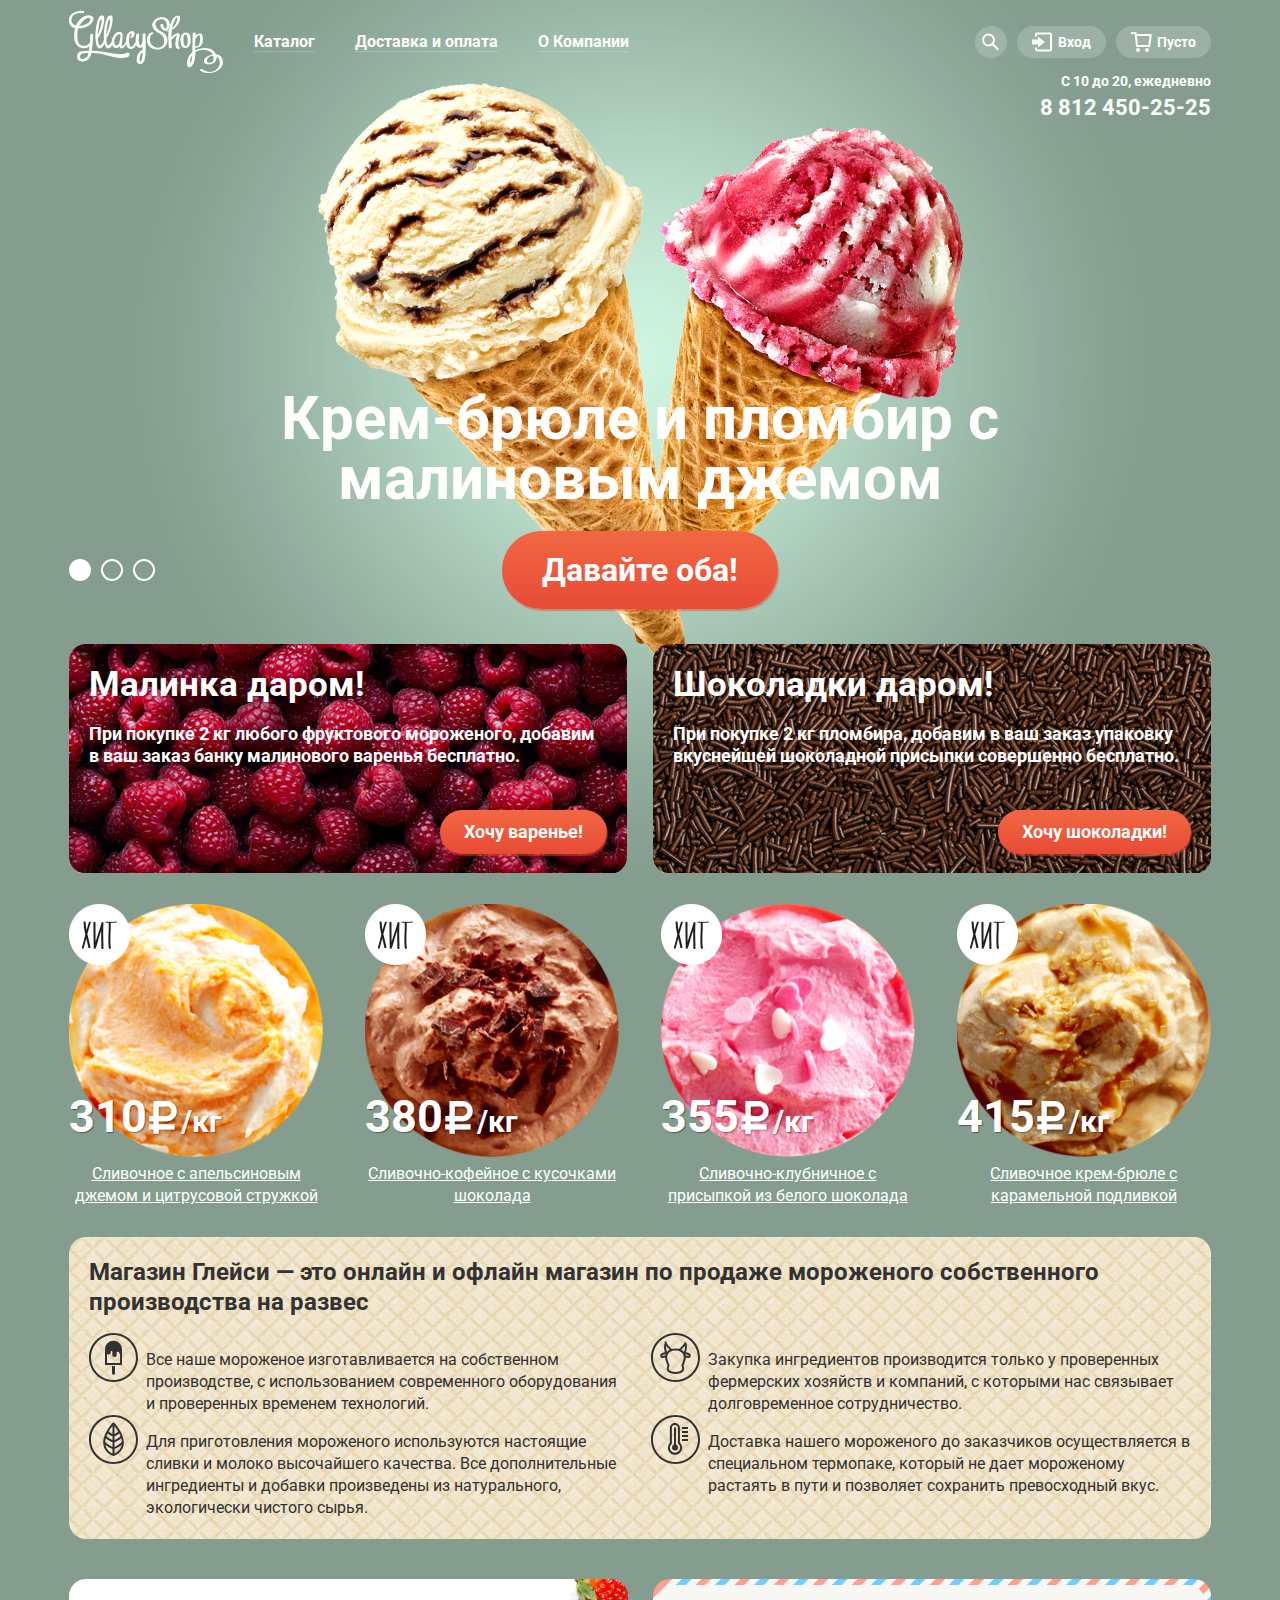
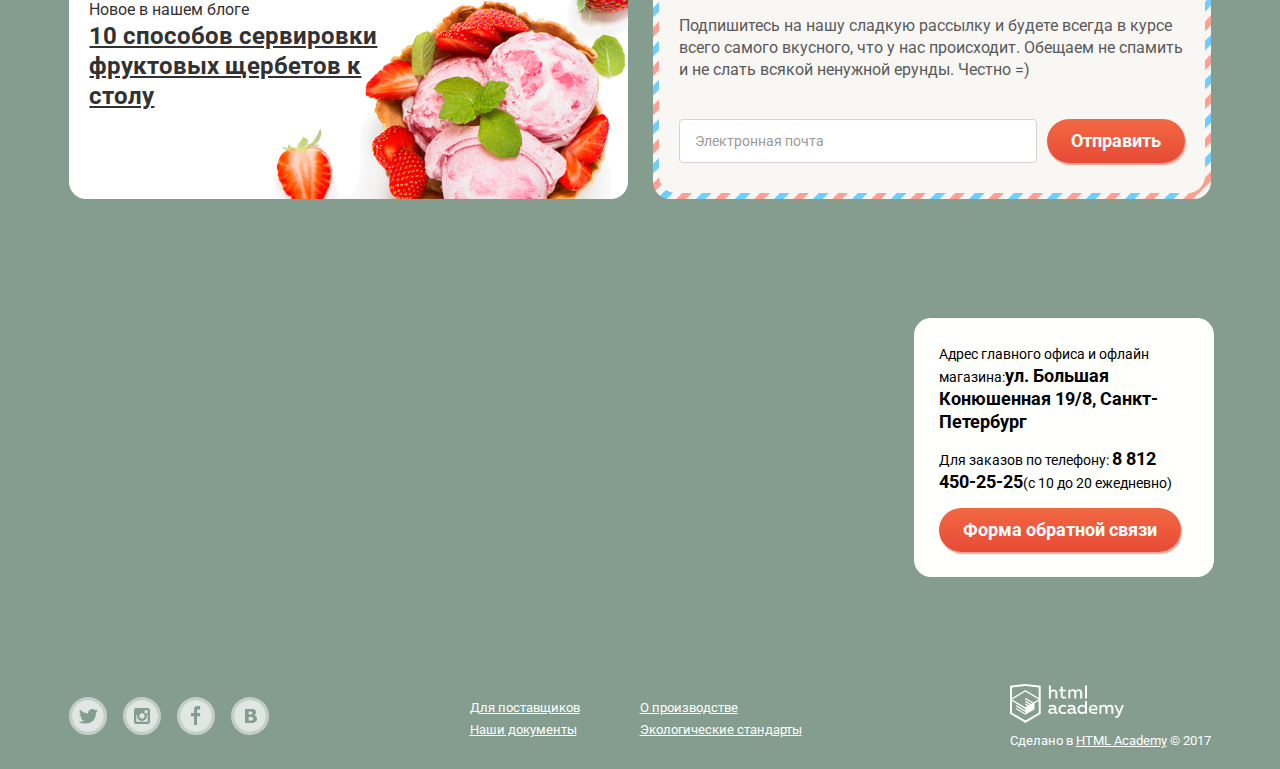
==== commit be2b3e46: "Добавила резиновость" ====
--- a/index.html
+++ b/index.html
@@ -75,7 +75,7 @@
     <main>
       <div class="centering">
         <div class="main-slider">
-          <div class="slide-1">
+          <div class="slide-1" >
             <p class="slider-text">Крем-брюле и пломбир с малиновым джемом</p>
             <div class="text-center">
               <a href="#" class="button button-big">Давайте оба!</a>
--- a/css/base.css
+++ b/css/base.css
@@ -186,7 +186,7 @@
   background-color: #fffffe;
   color: #000000;
   position: absolute;
-  right: 30px;
+  right: 2.2%;
   bottom: 92px;
   width: 300px;
   padding: 25px;
@@ -434,7 +434,7 @@
     line-height: 60px;
     font-weight: bold;
     position: absolute;
-    padding: 0px 215px;
+    padding: 0px 115px;
     top: 245px;
     text-align: center; }
   .main-slider .text-center {
@@ -513,7 +513,8 @@
     position: relative;
     margin: 0 auto;
     padding: 0 2.3%;
-    width: 1200px;
+    max-width: 1200px;
+    min-width: 900px;
     box-sizing: border-box; }
   body .visually-hidden {
     display: none; }
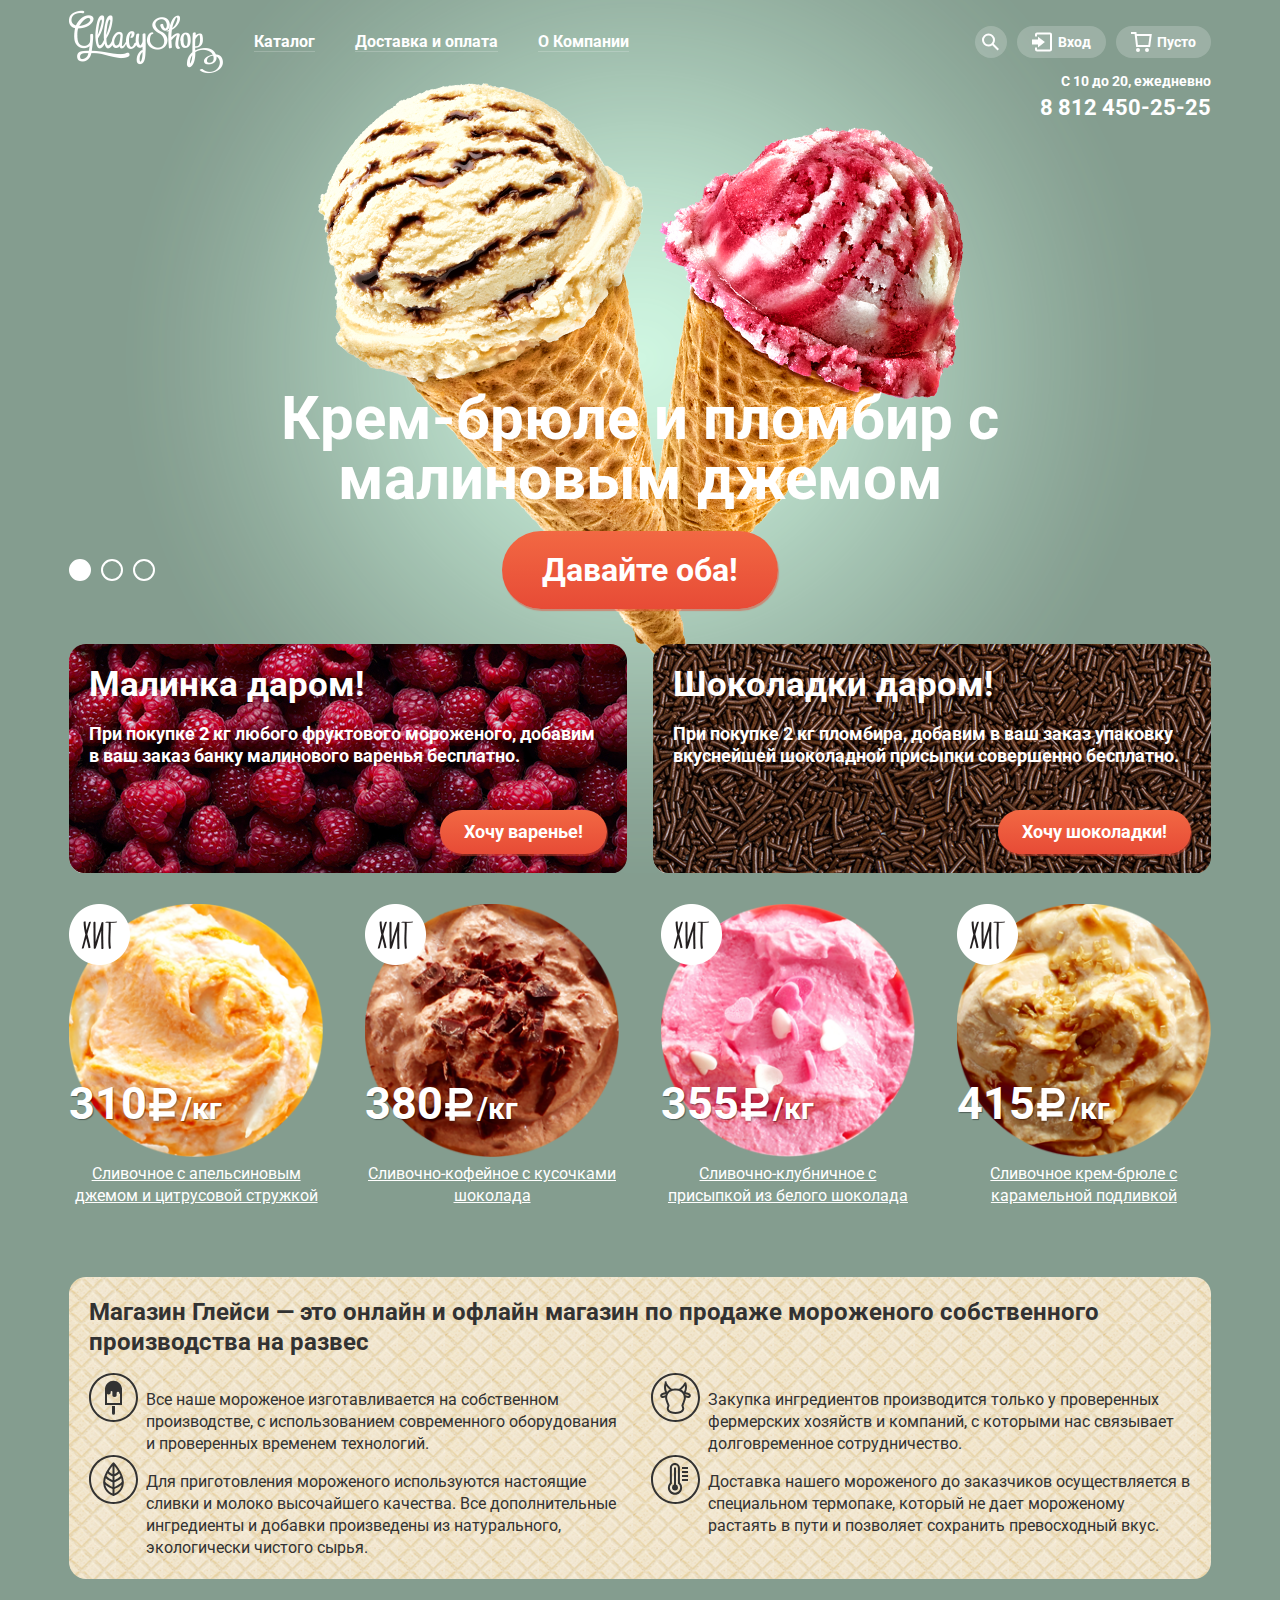
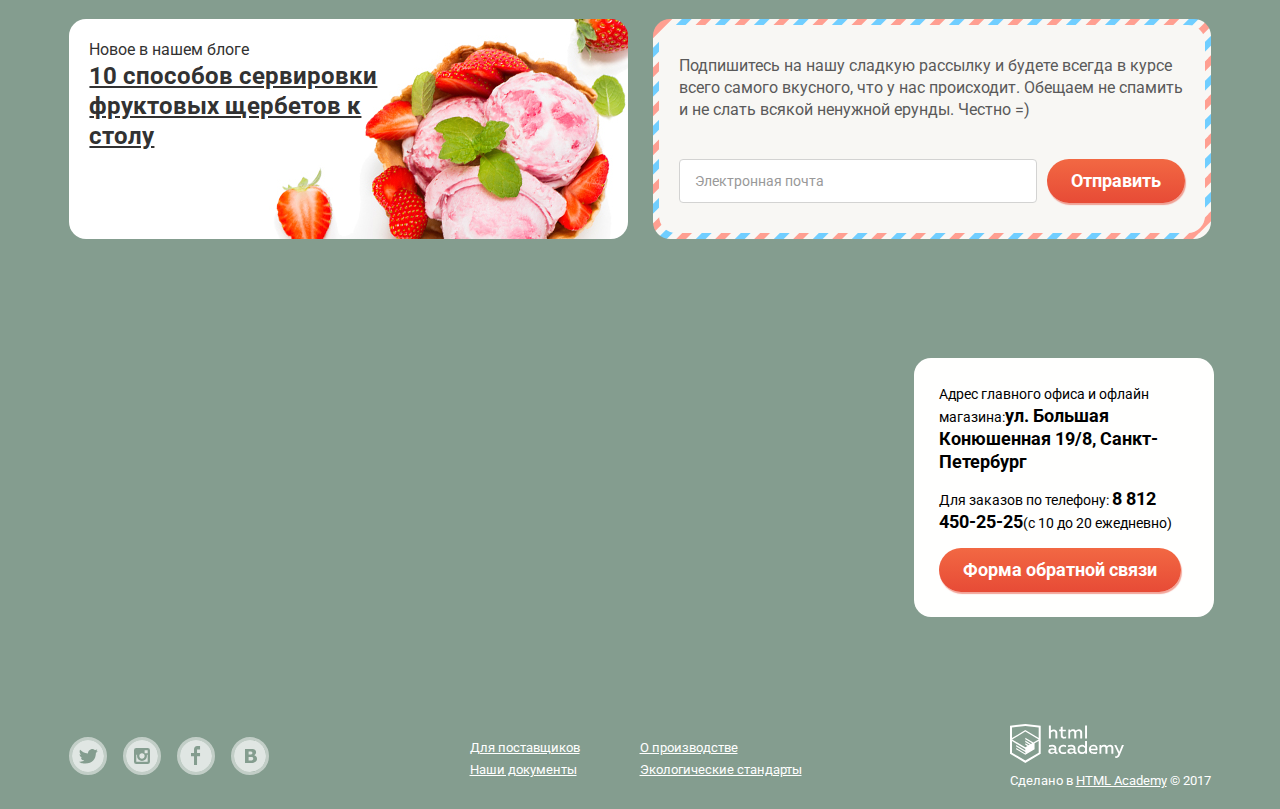
==== commit db8ef977: "Закончила оформление карточек продукта, пагинации, сортировки" ====
--- a/index.html
+++ b/index.html
@@ -13,7 +13,7 @@
         <nav>
           <ul class="main-menu">
             <li>
-              <a href="#">Каталог</a>
+              <a href="catalog.html">Каталог</a>
               <ul class="catalog">
                 <li><a href="#">Новинки</a></li>
                 <li><hr></li>
--- a/css/base.css
+++ b/css/base.css
@@ -109,6 +109,12 @@
       margin: 0; }
       .main-header .user-menu .search-icon a svg {
         margin-right: 0; }
+  .main-header .main-menu li.active-menu {
+    background-color: #d07058;
+    pointer-events: none; }
+    .main-header .main-menu li.active-menu a {
+      text-decoration: none;
+      border-bottom: none; }
   .main-header .main-menu a {
     text-decoration: none;
     border-bottom: 1px solid rgba(255, 255, 255, 0.2); }
@@ -214,8 +220,34 @@
     border-bottom: none; }
 
 .pagination {
-  width: 200px;
-  display: flex; }
+  display: flex;
+  justify-content: flex-end;
+  align-items: center;
+  margin-bottom: 30px; }
+  .pagination li {
+    width: 27px;
+    height: 27px;
+    border-radius: 50%;
+    display: flex;
+    justify-content: center;
+    align-items: center;
+    cursor: pointer; }
+    .pagination li:last-child {
+      margin-right: 0; }
+    .pagination li.active-pagination {
+      background-color: #ffffff;
+      color: black; }
+    .pagination li:hover:not(.active-pagination) {
+      background-color: rgba(255, 255, 255, 0.2); }
+    .pagination li.disabled {
+      color: rgba(255, 255, 255, 0.2); }
+    .pagination li a {
+      text-decoration: none; }
+
+.divider-line {
+  height: 1px;
+  background-color: rgba(255, 255, 255, 0.4);
+  margin-bottom: 15px; }
 
 .main-footer {
   display: flex;
@@ -397,19 +429,30 @@
   justify-content: space-between; }
   .products-list ul li {
     width: 22.2%;
-    position: relative; }
+    position: relative;
+    z-index: 1;
+    margin-bottom: 40px; }
+    .products-list ul li:hover {
+      z-index: 2; }
+      .products-list ul li:hover .product-background {
+        display: block; }
     .products-list ul li img {
       max-width: 100%;
-      height: auto; }
+      height: auto;
+      z-index: 10;
+      position: relative; }
       .products-list ul li img.hit {
-        position: absolute; }
+        position: absolute;
+        z-index: 11; }
     .products-list ul li span {
       position: absolute;
-      bottom: 70px;
+      left: 0;
+      top: 60%;
       font-family: "Roboto", sans-serif;
       font-size: 45px;
       font-weight: bold;
-      text-shadow: 1px 1px 1px rgba(0, 0, 0, 0.4); }
+      text-shadow: 1px 1px 1px rgba(0, 0, 0, 0.4);
+      z-index: 10; }
       .products-list ul li span::after {
         content: "/кг";
         background-image: url("../svg-gllacy/ruble.svg");
@@ -424,7 +467,27 @@
         font-size: 30px; }
     .products-list ul li a {
       text-align: center;
-      display: inline-block; }
+      display: inline-block;
+      z-index: 10;
+      position: relative; }
+
+.product-background {
+  background-color: rgba(255, 255, 255, 0.3);
+  position: absolute;
+  top: -20px;
+  right: -20px;
+  bottom: -75px;
+  left: -20px;
+  border-radius: 4px;
+  z-index: 5;
+  display: none; }
+  .product-background .text-center {
+    left: 0;
+    right: 0;
+    position: absolute;
+    text-align: center;
+    bottom: 20px;
+    z-index: 10; }
 
 .main-slider {
   position: relative;
@@ -466,27 +529,126 @@
   align-items: flex-end; }
   .sorting-container-1 fieldset,
   .sorting-container-2 fieldset {
-    border: none; }
+    border: none;
+    padding-bottom: 0;
+    padding-left: 0;
+    margin: 0; }
+    .sorting-container-1 fieldset legend,
+    .sorting-container-2 fieldset legend {
+      padding-left: 15px;
+      color: #ffffff; }
     .sorting-container-1 fieldset .sorting-fields,
     .sorting-container-2 fieldset .sorting-fields {
-      background-color: rgba(255, 255, 255, 0.3); }
-
-.svg-checkbox {
+      background-color: rgba(255, 255, 255, 0.3);
+      display: flex;
+      height: 36px;
+      align-items: center;
+      padding: 0 15px;
+      border-radius: 17px; }
+      .sorting-container-1 fieldset .sorting-fields.sorting-fields-select:hover,
+      .sorting-container-2 fieldset .sorting-fields.sorting-fields-select:hover {
+        background-color: #ffffff; }
+        .sorting-container-1 fieldset .sorting-fields.sorting-fields-select:hover select,
+        .sorting-container-2 fieldset .sorting-fields.sorting-fields-select:hover select {
+          color: #000000; }
+
+.sorting-iceacream {
+  background: transparent;
+  border: none;
+  outline: none;
+  color: #ffffff;
+  font: inherit; }
+  .sorting-iceacream option {
+    color: #000000; }
+
+.sorting-label {
+  display: flex; }
+  .sorting-label .svg-checkbox,
+  .sorting-label .svg-radio {
+    opacity: 0.65; }
+  .sorting-label:not(:first-child) {
+    margin-left: 15px; }
+  .sorting-label:hover .svg-checkbox,
+  .sorting-label:hover .svg-radio {
+    opacity: 1; }
+
+.svg-checkbox,
+.svg-radio {
   width: 27px;
-  height: 23px;
-  background-image: url("../svg-gllacy/checkbox-on.svg");
+  height: 20px;
+  background-size: contain;
   background-repeat: no-repeat;
   display: inline-block;
   margin-right: 5px; }
 
+input[type="checkbox"] + .svg-checkbox {
+  background-image: url("../svg-gllacy/checkbox-off.svg"); }
+
+input[type="checkbox"]:checked + .svg-checkbox {
+  background-image: url("../svg-gllacy/checkbox-on.svg"); }
+
+input[type="radio"] + .svg-radio {
+  background-image: url("../svg-gllacy/radio-off.svg"); }
+
+input[type="radio"]:checked + .svg-radio {
+  background-image: url("../svg-gllacy/radio-on.svg"); }
+
 .button-apply {
   color: #ffffff;
   background-color: rgba(255, 255, 255, 0.3);
-  border: 2px solid #ffffff;
+  border: none;
+  box-shadow: inset 0 0 0 2px white;
   border-radius: 17px;
   padding: 5px 15px;
   width: 145px;
-  height: 37px; }
+  height: 36px;
+  font-size: 16px;
+  font-family: "Roboto", sans-serif;
+  font-weight: 500; }
+  .button-apply:hover {
+    background-color: #fbfcfb;
+    color: #000000; }
+  .button-apply:active {
+    background-color: #eaeaea;
+    border-color: #eaeaea;
+    box-shadow: inset 0 2px 2px 0 rgba(0, 0, 0, 0.6); }
+
+.form-range {
+  position: relative;
+  margin: 10px 0;
+  width: 190px; }
+
+.form-range .range-scale {
+  height: 3px;
+  background-color: rgba(255, 255, 255, 0.3); }
+
+.form-range .range-bar {
+  margin-left: 9%;
+  width: 60%;
+  height: 3px;
+  background-color: #ffffff; }
+
+.form-range .range-toggle {
+  position: absolute;
+  top: -9px;
+  width: 4px;
+  height: 4px;
+  background-color: #ababab;
+  border: 8px solid #ffffff;
+  border-radius: 50%;
+  -webkit-box-shadow: 0 2px 2px 0 #ababab;
+  box-shadow: 0 2px 2px 0 #ababab;
+  cursor: pointer; }
+
+.form-range .range-toggle:hover {
+  width: 5px;
+  height: 5px; }
+
+.range-toggle.range-toggle-min {
+  left: 5%; }
+
+.range-toggle.range-toggle-max {
+  left: 60%; }
 
 body {
   margin: 0;
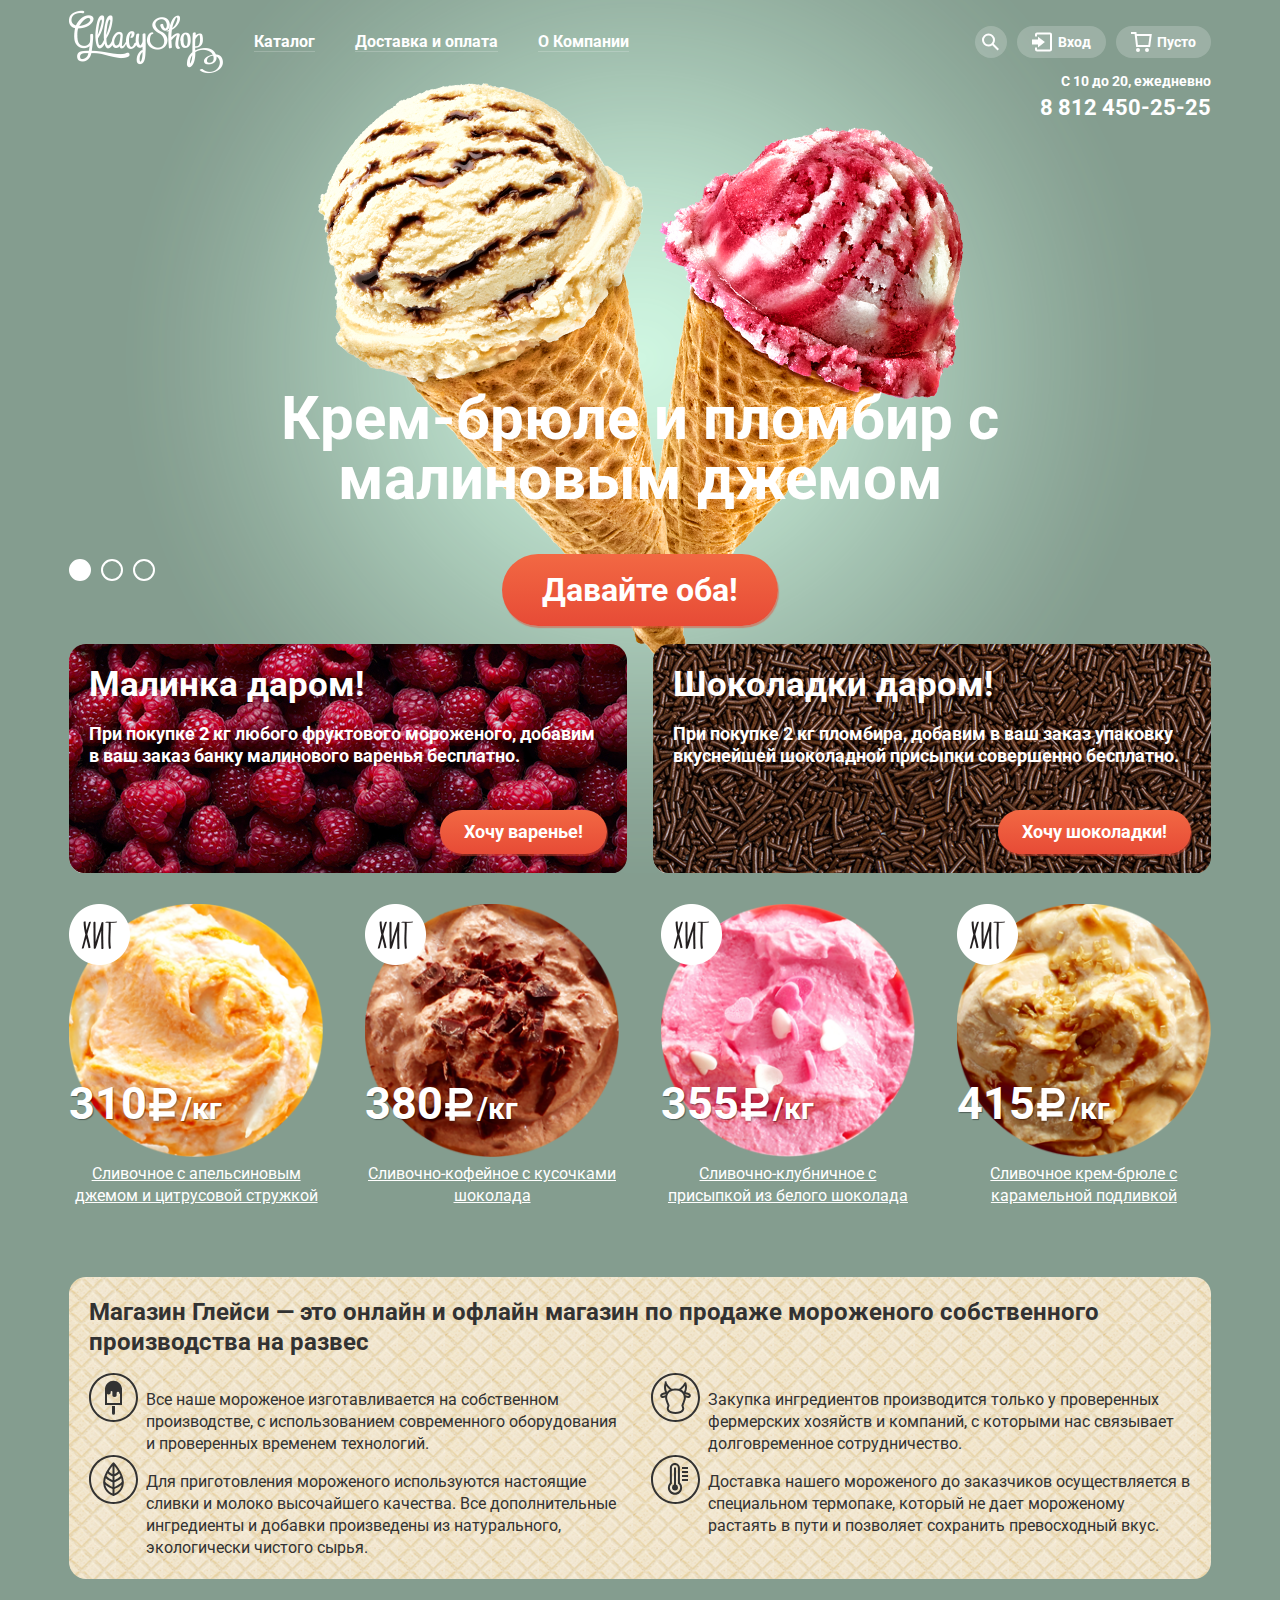
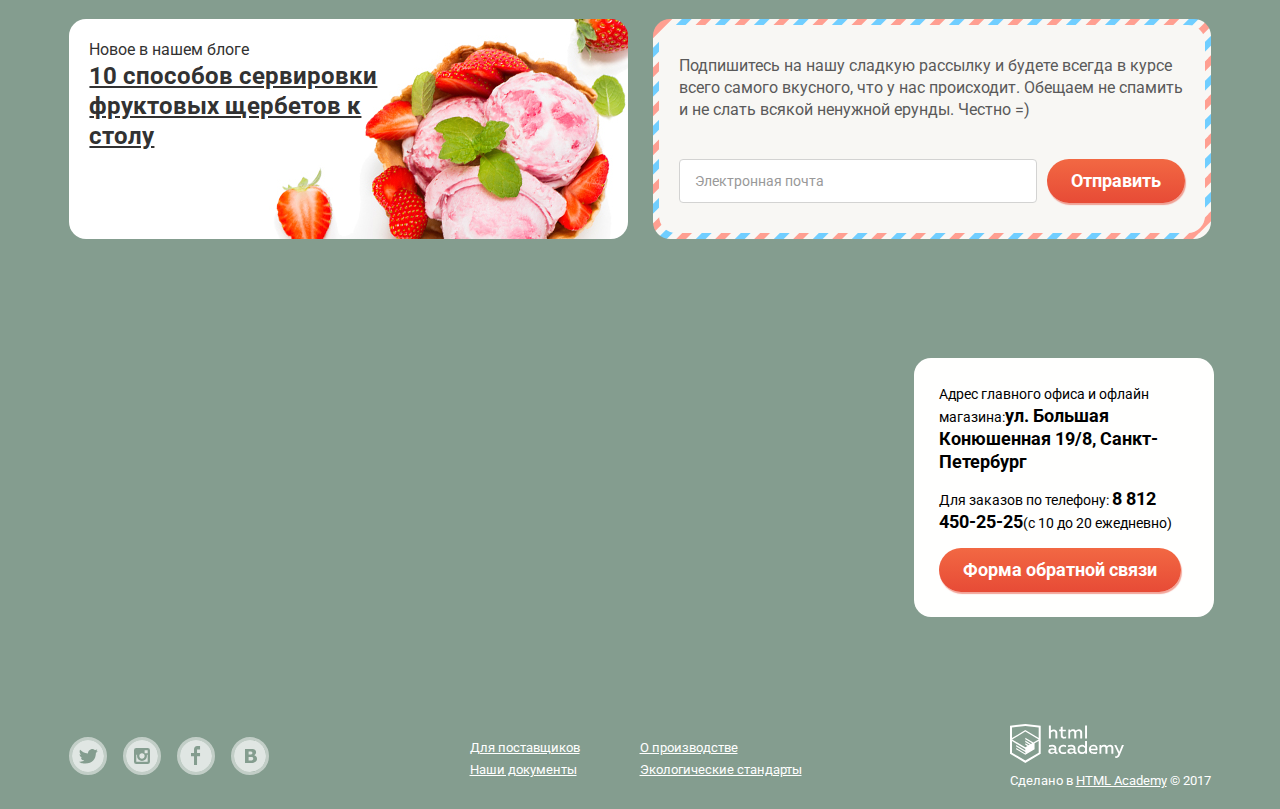
==== commit a9752ec7: "Добавила оформление корзины" ====
--- a/index.html
+++ b/index.html
@@ -13,11 +13,11 @@
         <nav>
           <ul class="main-menu">
             <li>
-              <a href="catalog.html">Каталог</a>
+              <a href="#">Каталог</a>
               <ul class="catalog">
                 <li><a href="#">Новинки</a></li>
                 <li><hr></li>
-                <li><a href="#">Сливочное</a></li>
+                <li><a href="catalog.html">Сливочное</a></li>
                 <li><a href="#">Щербеты</a></li>
                 <li><a href="#">Фруктовый лед</a></li>
                 <li><a href="#">Мелорин</a></li>
--- a/css/base.css
+++ b/css/base.css
@@ -10,7 +10,8 @@
   text-decoration: none;
   box-shadow: 1px 2px 1px 0 rgba(231, 75, 54, 0.5);
   font-weight: bold;
-  cursor: pointer; }
+  cursor: pointer;
+  display: inline-block; }
   .button:hover {
     background: #f58669;
     background: -moz-linear-gradient(top, #f58669 0%, #ec6f5e 100%);
@@ -151,6 +152,40 @@
       .main-header .main-menu .catalog li:first-child {
         font-weight: bold; }
 
+.basket {
+  position: relative; }
+  .basket .basket-modal {
+    background-color: #f8f7f4;
+    position: absolute;
+    font-size: 13px;
+    font-weight: normal;
+    line-height: 16px;
+    color: #000000;
+    width: 530px;
+    z-index: 15;
+    padding: 20px 15px;
+    right: 0;
+    top: 36px;
+    border-radius: 4px;
+    box-shadow: 0px 20px 40px 0px rgba(0, 0, 0, 0.5); }
+    .basket .basket-modal td {
+      padding: 10px 0;
+      vertical-align: top; }
+    .basket .basket-modal .basket-image {
+      padding-top: 0;
+      text-align: center; }
+    .basket .basket-modal .basket-remove-button {
+      font-size: 25px; }
+    .basket .basket-modal .table-product {
+      width: 230px; }
+    .basket .basket-modal .basket-modal-price {
+      font-weight: bold;
+      font-size: 15px;
+      text-align: right;
+      margin-bottom: 15px; }
+    .basket .basket-modal .basket-modal-button-container {
+      text-align: right; }
+
 .shares {
   display: flex; }
 
@@ -693,7 +728,6 @@
     line-height: 30px;
     margin: 0; }
 
-.basket,
 .user-menu,
 .main-form,
 .catalog,
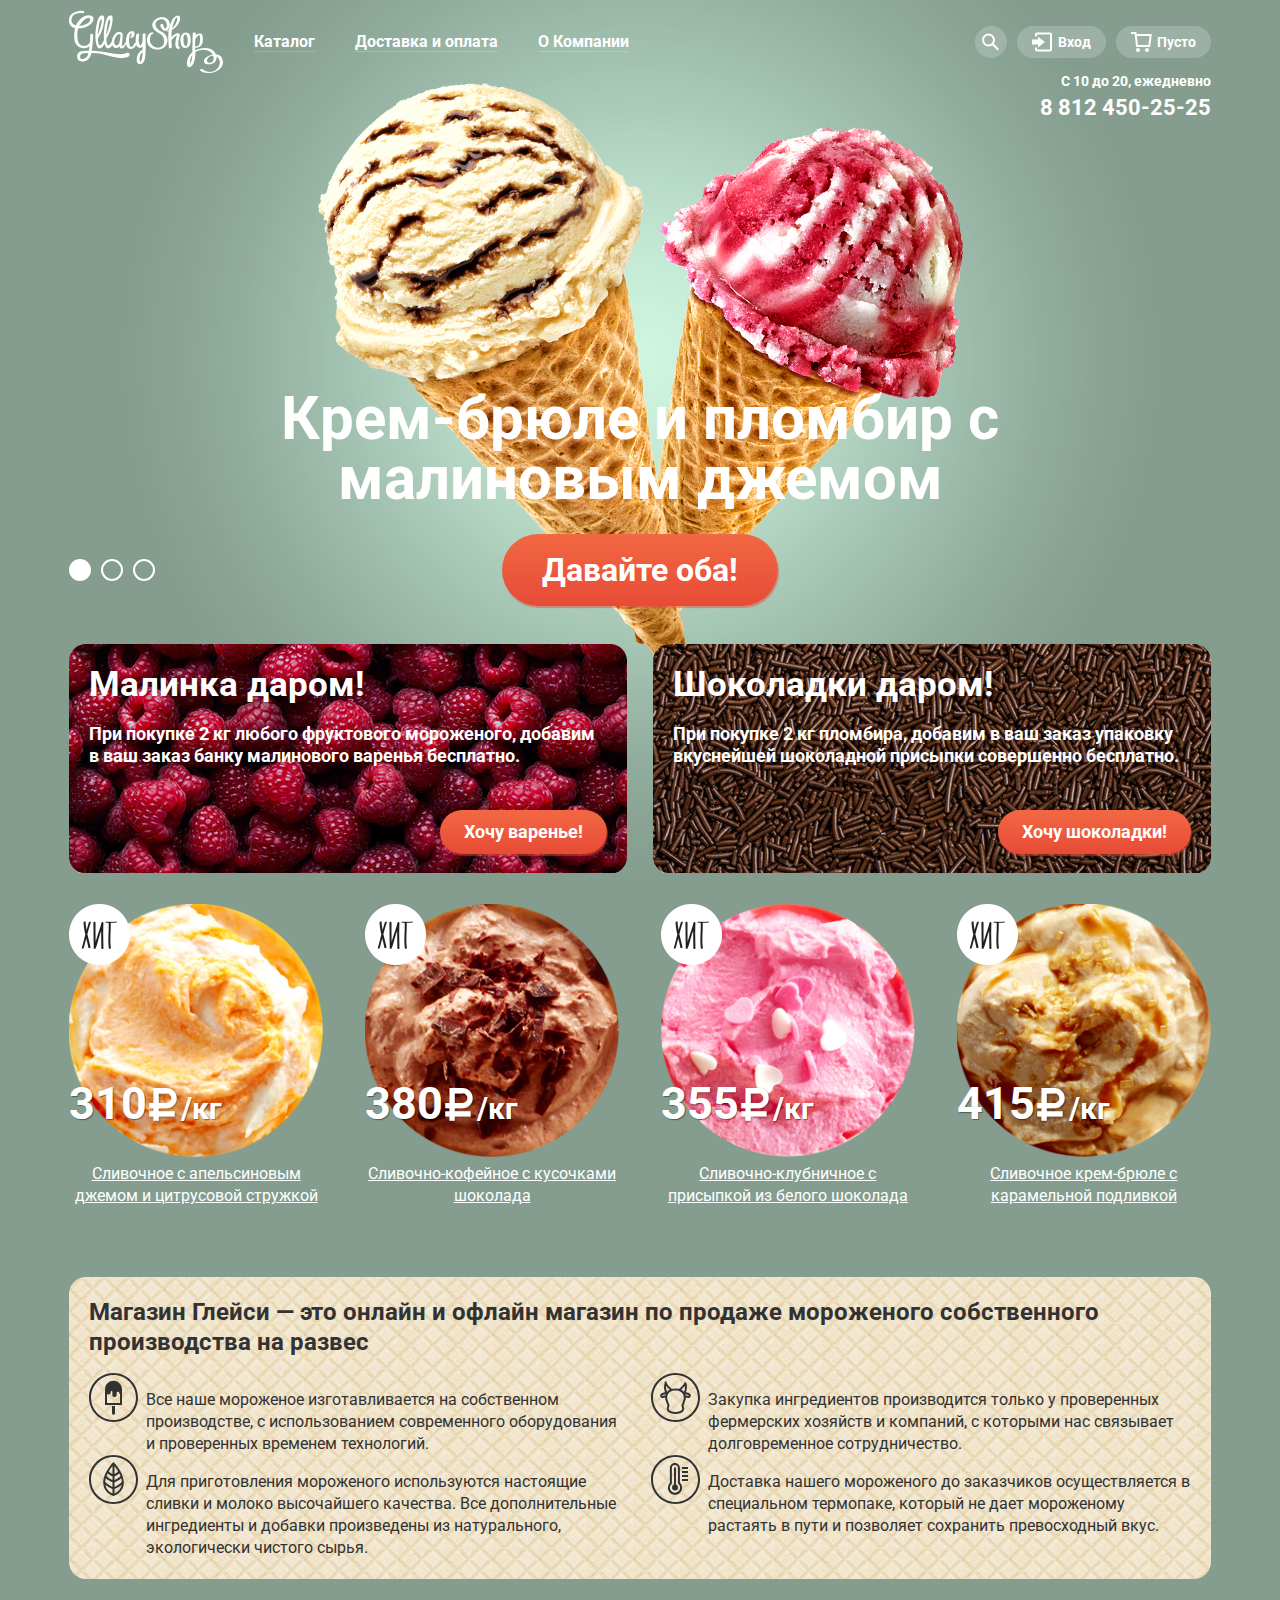
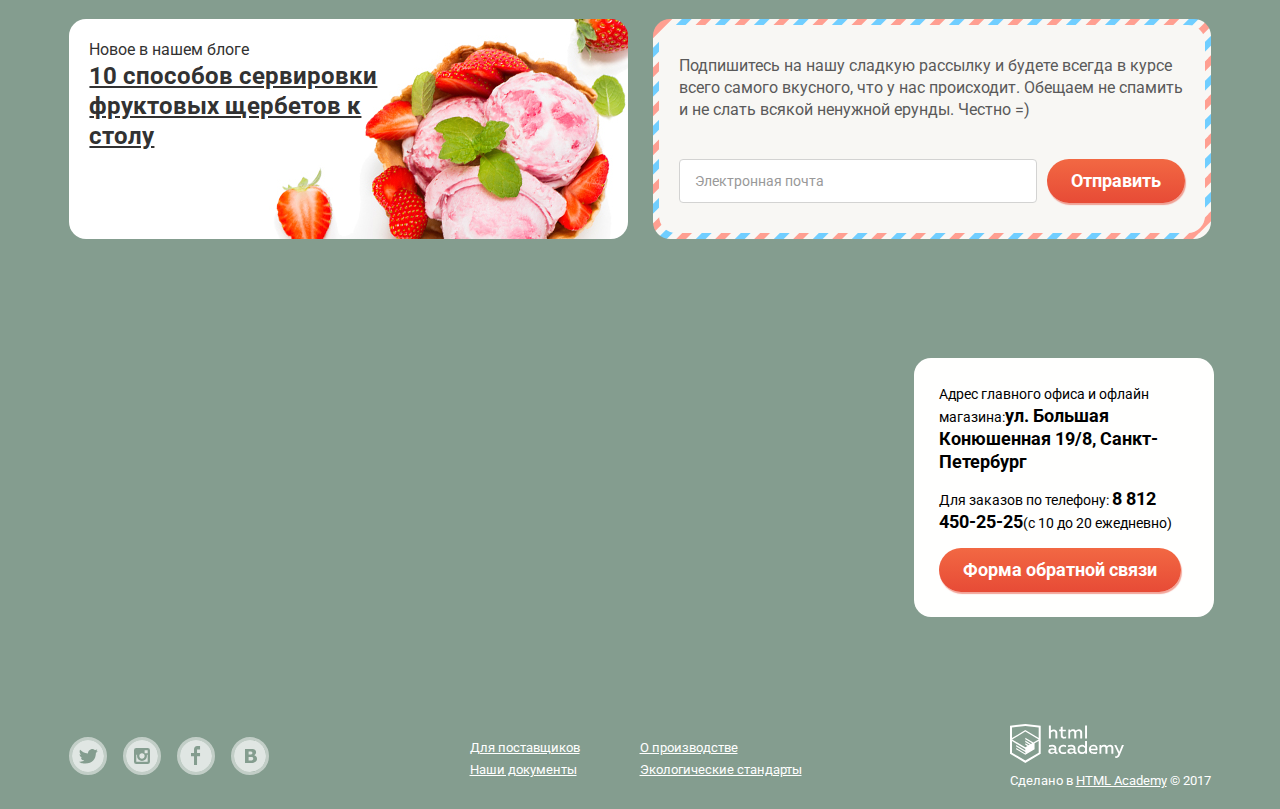
==== commit cf6603bf: "Добавила оживление слайдера" ====
--- a/index.html
+++ b/index.html
@@ -75,28 +75,28 @@
     <main>
       <div class="centering">
         <div class="main-slider">
-          <div class="slide-1" >
+          <div class="slide-1 main-slider-slide slide-active">
             <p class="slider-text">Крем-брюле и пломбир с малиновым джемом</p>
             <div class="text-center">
               <a href="#" class="button button-big">Давайте оба!</a>
             </div>
           </div>
-          <div class="slide-2" style="display: none">
+          <div class="slide-2 main-slider-slide">
             <p class="slider-text">Шоколадный пломбир и лимонный сорбет</p>
             <div class="text-center">
               <a href="#" class="button button-big">Давайте оба!</a>
             </div>
           </div>
-          <div class="slide-3" style="display: none">
+          <div class="slide-3 main-slider-slide">
             <p class="slider-text">Пломбир с помадкой и клубничный щербет</p>
             <div class="text-center">
               <a href="#" class="button button-big">Давайте оба!</a>
             </div>
           </div>
           <div class="slide-buttons">
-            <button type="button" name="button" class="button-slide active"></button>
-            <button type="button" name="button" class="button-slide"></button>
-            <button type="button" name="button" class="button-slide"></button>
+            <button type="button" name="button" class="button-slide active" id="button-slide-1"></button>
+            <button type="button" name="button" class="button-slide" id="button-slide-2"></button>
+            <button type="button" name="button" class="button-slide" id="button-slide-3"></button>
           </div>
         </div>
         <div class="shares">
@@ -252,5 +252,7 @@
         <input type="submit" name="submit" value="Отправить" class="button button-medium">
       </div>
     </form>
+    <script type="text/javascript" src="js/main.js">
+    </script>
   </body>
 </html>
--- a/css/base.css
+++ b/css/base.css
@@ -65,6 +65,8 @@
   display: flex;
   padding: 10px 0;
   position: relative; }
+  .main-header .logo {
+    display: block; }
   .main-header ul:not(.catalog) {
     padding: 0;
     margin: 16px;
@@ -527,6 +529,10 @@
 .main-slider {
   position: relative;
   height: 560px; }
+  .main-slider .main-slider-slide {
+    display: none; }
+    .main-slider .main-slider-slide.slide-active {
+      display: block; }
   .main-slider .slider-text {
     font-size: 60px;
     line-height: 60px;
@@ -540,7 +546,7 @@
     right: 0;
     position: absolute;
     text-align: center;
-    top: 470px; }
+    top: 450px; }
   .main-slider .slide-buttons {
     position: absolute;
     left: 0;
